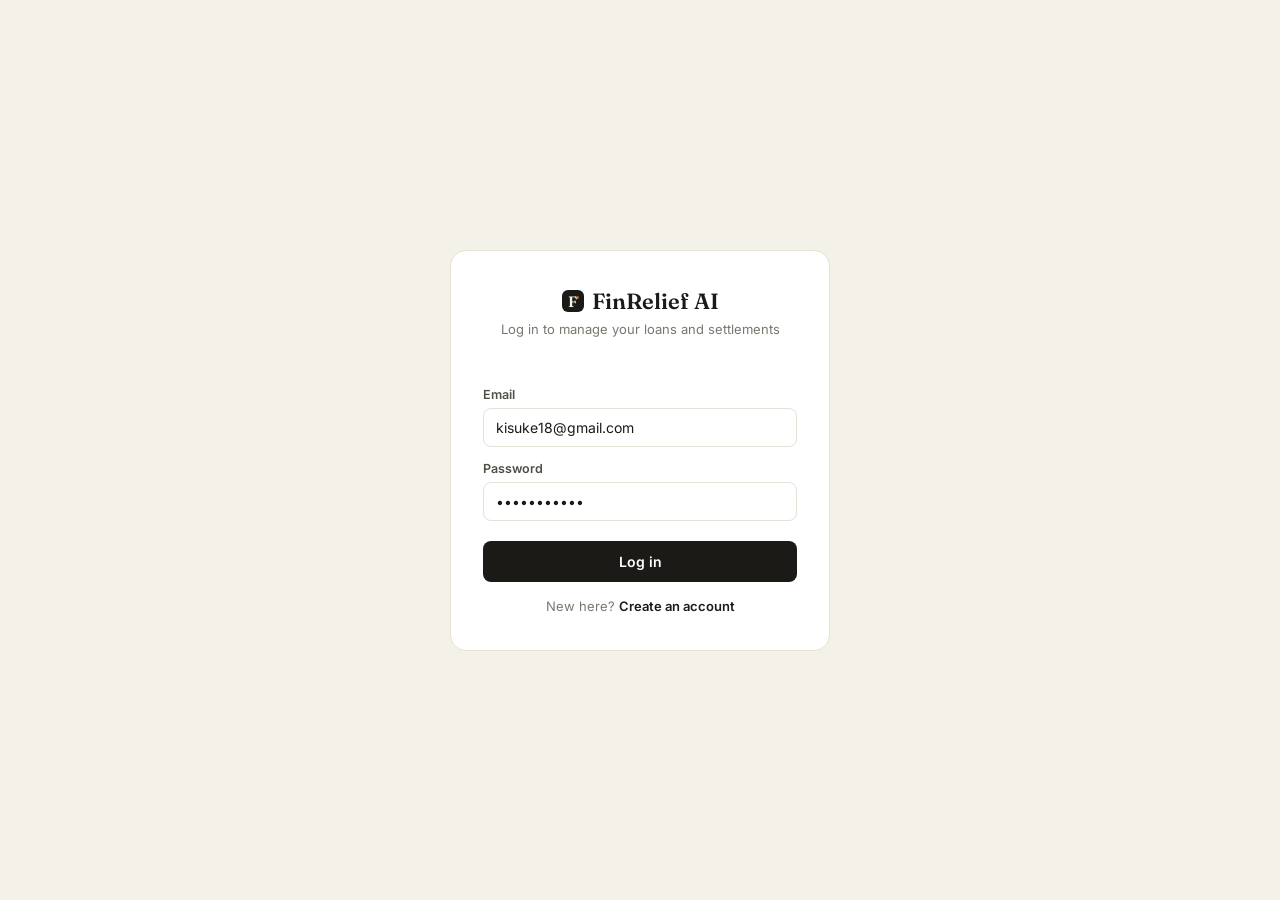
==== finrelief-ai-prototype.html @ 4599ff43 "Rename finrelief-ai-prototype (1).html to finrelief-ai-prototype.html" ====
<!DOCTYPE html>
<html lang="en">
<head>
<meta charset="UTF-8">
<meta name="viewport" content="width=device-width, initial-scale=1.0">
<title>FinRelief AI</title>
<link rel="preconnect" href="https://fonts.googleapis.com">
<link href="https://fonts.googleapis.com/css2?family=Fraunces:opsz,wght@9..144,400;9..144,500;9..144,600&family=Inter:wght@400;500;600;700&display=swap" rel="stylesheet">
<style>
  :root{
    --cream:#F4F1E8;
    --cream-line:#E7E2D4;
    --white:#FFFFFF;
    --ink:#1B1A17;
    --ink-soft:#514E46;
    --gray-500:#7A776E;
    --hairline:#E4E1D8;
    --amber:#B8622B;
    --amber-bg:#FBF0E6;
    --red:#B23A3A;
    --red-bg:#FBEBEB;
    --green:#3E6B4F;
    --green-bg:#EAF2EC;
    --radius:12px;
    --radius-sm:8px;
  }
  *{box-sizing:border-box;}
  html,body{margin:0;padding:0;}
  body{
    font-family:'Inter',sans-serif;
    color:var(--ink);
    background:var(--white);
    -webkit-font-smoothing:antialiased;
  }
  .serif{font-family:'Fraunces',serif;}
  h1,h2,h3{font-family:'Fraunces',serif;font-weight:500;margin:0;}
  button{font-family:'Inter',sans-serif;cursor:pointer;}
  input{font-family:'Inter',sans-serif;}

  /* App shell */
  #app{display:flex;min-height:100vh;}
  .sidebar{
    width:248px;
    flex-shrink:0;
    background:var(--cream);
    border-right:1px solid var(--cream-line);
    padding:28px 20px;
    display:flex;
    flex-direction:column;
    justify-content:space-between;
    position:sticky;
    top:0;
    height:100vh;
  }
  .brand{
    display:flex;align-items:center;gap:8px;
    font-family:'Fraunces',serif;font-size:20px;font-weight:600;
    padding:0 6px 8px 6px;
    margin-bottom:28px;
  }
  .mark{
    width:26px;height:26px;border-radius:7px;background:var(--ink);
    display:inline-flex;align-items:center;justify-content:center;
    flex-shrink:0;position:relative;
  }
  .mark::after{
    content:'F';
    font-family:'Fraunces',serif;
    font-weight:600;
    font-size:15px;
    color:var(--cream);
    line-height:1;
    transform:translate(-0.5px,0.5px);
  }
  .mark::before{
    content:'';
    position:absolute;
    top:6px;right:5px;
    width:3px;height:3px;
    border-radius:50%;
    background:var(--amber);
  }
  .brand .mark{width:22px;height:22px;border-radius:6px;}
  .brand .mark::after{font-size:13px;}
  .brand .mark::before{top:4.5px;right:4px;width:2.5px;height:2.5px;}
  nav.navlist{display:flex;flex-direction:column;gap:2px;}
  .navitem{
    display:flex;align-items:center;gap:10px;
    padding:10px 12px;border-radius:var(--radius-sm);
    color:var(--ink-soft);font-size:14.5px;font-weight:500;
    text-decoration:none;
    border:1px solid transparent;
    transition:background .12s ease, color .12s ease;
  }
  .navitem svg{width:17px;height:17px;flex-shrink:0;opacity:.75;}
  .navitem:hover{background:rgba(0,0,0,0.035);}
  .navitem.active{background:var(--white);color:var(--ink);border-color:var(--cream-line);}
  .navitem.active svg{opacity:1;}
  .sidebar-foot{border-top:1px solid var(--cream-line);padding-top:14px;}
  .userchip{display:flex;align-items:center;gap:10px;padding:6px;border-radius:var(--radius-sm);}
  .userchip:hover{background:rgba(0,0,0,0.035);cursor:pointer;}
  .avatar{width:30px;height:30px;border-radius:50%;background:var(--ink);color:#fff;display:flex;align-items:center;justify-content:center;font-size:12.5px;font-weight:600;flex-shrink:0;}
  .userchip .uname{font-size:13.5px;font-weight:600;}
  .userchip .uemail{font-size:11.5px;color:var(--gray-500);}

  main.content{flex:1;min-width:0;padding:36px 44px;}
  .page{display:none;}
  .page.active{display:block;animation:fade .18s ease;}
  @keyframes fade{from{opacity:0;transform:translateY(4px);}to{opacity:1;transform:translateY(0);}}

  .page-head{
    display:flex;align-items:baseline;justify-content:space-between;
    padding-bottom:18px;border-bottom:1px solid var(--hairline);margin-bottom:28px;
  }
  .page-head h1{font-size:32px;}
  .page-sub{color:var(--gray-500);font-size:13.5px;margin-top:6px;}
  .headbtn{
    background:transparent;border:1px solid var(--hairline);
    padding:9px 16px;border-radius:var(--radius-sm);font-size:13.5px;font-weight:500;
    color:var(--ink-soft);
  }
  .headbtn:hover{border-color:var(--ink);color:var(--ink);}

  /* cards */
  .card{
    background:var(--white);border:1px solid var(--hairline);
    border-radius:var(--radius);padding:20px;
  }
  .stat-grid{display:grid;grid-template-columns:repeat(4,1fr);gap:14px;margin-bottom:22px;}
  .stat-card{padding:18px 18px 16px;}
  .stat-label{font-size:12px;color:var(--gray-500);text-transform:uppercase;letter-spacing:.04em;font-weight:600;margin-bottom:10px;}
  .stat-value{font-family:'Fraunces',serif;font-size:26px;font-weight:500;}
  .stat-foot{font-size:12px;color:var(--gray-500);margin-top:6px;}
  .badge{
    display:inline-flex;align-items:center;gap:5px;
    font-size:11.5px;font-weight:600;padding:3px 9px;border-radius:99px;
  }
  .badge.healthy{background:var(--green-bg);color:var(--green);}
  .badge.tight{background:var(--amber-bg);color:var(--amber);}
  .badge.high{background:var(--red-bg);color:var(--red);}
  .badge.dot::before{content:'';width:6px;height:6px;border-radius:50%;background:currentColor;}

  .section-title{font-size:15px;font-weight:600;margin-bottom:12px;font-family:'Inter',sans-serif;}

  table{width:100%;border-collapse:collapse;font-size:13.5px;}
  th{
    text-align:left;font-size:11.5px;text-transform:uppercase;letter-spacing:.04em;
    color:var(--gray-500);font-weight:600;padding:0 14px 10px;border-bottom:1px solid var(--hairline);
  }
  td{padding:13px 14px;border-bottom:1px solid var(--hairline);}
  tr:last-child td{border-bottom:none;}
  tbody tr:hover{background:rgba(0,0,0,0.015);}
  .num{text-align:right;font-variant-numeric:tabular-nums;}

  .grid-2{display:grid;grid-template-columns:1.5fr 1fr;gap:20px;align-items:start;}

  /* buttons */
  .btn{
    padding:11px 20px;border-radius:var(--radius-sm);font-size:14px;font-weight:600;
    border:1px solid transparent;display:inline-flex;align-items:center;gap:8px;
  }
  .btn-primary{background:var(--ink);color:#fff;}
  .btn-primary:hover{background:#000;}
  .btn-secondary{background:transparent;border:1px solid var(--hairline);color:var(--ink-soft);}
  .btn-secondary:hover{border-color:var(--ink);color:var(--ink);}
  .btn:disabled{opacity:.45;cursor:not-allowed;}

  .actionbar{
    display:flex;justify-content:space-between;margin-top:24px;
    padding-top:18px;border-top:1px solid var(--hairline);
  }

  /* forms */
  .form-grid{display:grid;grid-template-columns:1fr 1fr;gap:16px;}
  .field{display:flex;flex-direction:column;gap:6px;}
  .field label{font-size:12.5px;font-weight:600;color:var(--ink-soft);}
  .field input, .field select{
    padding:10px 12px;border:1px solid var(--hairline);border-radius:var(--radius-sm);
    font-size:14px;color:var(--ink);background:var(--white);
  }
  .field input:focus, .field select:focus{outline:2px solid var(--ink);outline-offset:1px;}
  .prefix-input{position:relative;}
  .prefix-input span{position:absolute;left:12px;top:50%;transform:translateY(-50%);color:var(--gray-500);font-size:14px;}
  .prefix-input input{padding-left:26px;}

  /* settlement page */
  .breakdown-row{display:flex;justify-content:space-between;align-items:center;padding:14px 0;border-bottom:1px solid var(--hairline);}
  .breakdown-row:last-child{border-bottom:none;}
  .breakdown-label{font-size:13.5px;color:var(--ink-soft);}
  .breakdown-val{display:flex;align-items:center;gap:10px;}
  .breakdown-num{font-family:'Fraunces',serif;font-size:17px;}

  .rec-card{background:var(--ink);color:#fff;border-radius:var(--radius);padding:22px;}
  .rec-eyebrow{font-size:11px;text-transform:uppercase;letter-spacing:.05em;color:#B9B6AC;font-weight:600;margin-bottom:6px;}
  .rec-pct{font-family:'Fraunces',serif;font-size:44px;font-weight:500;line-height:1;}
  .rec-amt{font-size:14px;color:#D8D5CB;margin-top:4px;}
  .rec-source{display:inline-flex;align-items:center;gap:6px;margin-top:14px;font-size:11.5px;padding:4px 10px;border-radius:99px;background:rgba(255,255,255,0.12);}
  .rec-mini{display:flex;justify-content:space-between;font-size:13px;color:#CFCCC2;padding:8px 0;border-top:1px solid rgba(255,255,255,0.12);margin-top:14px;}
  .rec-mini + .rec-mini{border-top:none;padding-top:0;}

  .slider-block{margin-top:22px;}
  .slider-row{margin-bottom:16px;}
  .slider-row-head{display:flex;justify-content:space-between;font-size:13px;margin-bottom:6px;}
  .slider-row-head b{font-family:'Fraunces',serif;font-weight:500;font-size:14.5px;}
  input[type=range]{width:100%;accent-color:var(--ink);height:4px;}
  .proto-note{font-size:11.5px;color:var(--gray-500);margin-top:16px;font-style:italic;}

  /* letters */
  .letter-paper{
    background:var(--white);border:1px solid var(--hairline);border-radius:var(--radius);
    padding:40px 44px;font-size:14px;line-height:1.75;color:#2A2822;
    white-space:pre-wrap;font-family:'Inter',sans-serif;
  }
  .letter-toolbar{display:flex;gap:10px;margin-bottom:16px;}
  .history-item{display:flex;justify-content:space-between;align-items:center;padding:12px 4px;border-bottom:1px solid var(--hairline);font-size:13.5px;}
  .history-item:last-child{border-bottom:none;}
  .history-item .hl-lender{font-weight:600;}
  .history-item .hl-meta{color:var(--gray-500);font-size:12px;margin-top:2px;}

  /* login */
  .auth-wrap{
    min-height:100vh;display:flex;align-items:center;justify-content:center;background:var(--cream);
  }
  .auth-card{
    width:380px;background:var(--white);border:1px solid var(--cream-line);border-radius:16px;
    padding:36px 32px;
  }
  .auth-brand{display:flex;align-items:center;gap:8px;justify-content:center;margin-bottom:6px;font-family:'Fraunces',serif;font-size:22px;font-weight:600;}
  .auth-brand .mark{width:22px;height:22px;border-radius:6px;background:var(--ink);}
  .auth-sub{text-align:center;color:var(--gray-500);font-size:13px;margin-bottom:24px;}
  .auth-field{margin-bottom:14px;}
  .auth-toggle{text-align:center;font-size:13px;color:var(--gray-500);margin-top:16px;}
  .auth-toggle a{color:var(--ink);font-weight:600;text-decoration:none;cursor:pointer;}
  .auth-err{font-size:12.5px;color:var(--red);margin-bottom:10px;min-height:16px;}

  /* chart */
  .chart-wrap{margin-top:6px;}
  .chart-legend{display:flex;gap:16px;font-size:12px;color:var(--gray-500);margin-bottom:10px;}
  .chart-legend span{display:inline-flex;align-items:center;gap:5px;}
  .chart-legend i{width:8px;height:8px;border-radius:2px;display:inline-block;}

  .empty-state{padding:40px 20px;text-align:center;color:var(--gray-500);font-size:13.5px;}

  .loan-name-cell{display:flex;flex-direction:column;}
  .loan-name-cell b{font-size:14px;}
  .loan-name-cell span{font-size:11.5px;color:var(--gray-500);}

  .clickable-row{cursor:pointer;}
</style>
</head>
<body>

<!-- ============ AUTH SCREEN ============ -->
<div class="auth-wrap" id="authScreen">
  <div class="auth-card">
    <div class="auth-brand"><span class="mark"></span>FinRelief AI</div>
    <div class="auth-sub" id="authSub">Log in to manage your loans and settlements</div>
    <div class="auth-err" id="authErr"></div>
    <form id="authForm" data-form="auth">
      <div class="auth-field" id="nameFieldWrap" style="display:none;">
        <div class="field"><label>Full name</label><input type="text" id="authName" placeholder="Kisuke" value="Kisuke"></div>
      </div>
      <div class="auth-field">
        <div class="field"><label>Email</label><input type="email" id="authEmail" placeholder="you@example.com" value="kisuke18@gmail.com"></div>
      </div>
      <div class="auth-field">
        <div class="field"><label>Password</label><input type="password" id="authPassword" placeholder="••••••••" value="kisuke18@00"></div>
      </div>
      <button type="submit" class="btn btn-primary" style="width:100%;justify-content:center;margin-top:6px;">Log in</button>
    </form>
    <div class="auth-toggle" id="authToggle">New here? <a data-action="toggleAuthMode">Create an account</a></div>
  </div>
</div>

<!-- ============ APP SHELL ============ -->
<div id="app" style="display:none;">
  <aside class="sidebar">
    <div>
      <div class="brand"><span class="mark"></span>FinRelief AI</div>
      <nav class="navlist">
        <a class="navitem" data-page="dashboard" data-action="navigate" data-arg="dashboard">
          <svg viewBox="0 0 24 24" fill="none" stroke="currentColor" stroke-width="1.8"><path d="M3 10.5 12 3l9 7.5"/><path d="M5 9.5V21h14V9.5"/></svg>
          Dashboard
        </a>
        <a class="navitem" data-page="loans" data-action="navigate" data-arg="loans">
          <svg viewBox="0 0 24 24" fill="none" stroke="currentColor" stroke-width="1.8"><rect x="3" y="6" width="18" height="13" rx="2"/><path d="M3 10h18"/></svg>
          Loans
        </a>
        <a class="navitem" data-page="settlement" data-action="navigate" data-arg="settlement">
          <svg viewBox="0 0 24 24" fill="none" stroke="currentColor" stroke-width="1.8"><path d="M12 3v18M8 7h6a3 3 0 0 1 0 6H9a3 3 0 0 0 0 6h7"/></svg>
          Settlement
        </a>
        <a class="navitem" data-page="letters" data-action="navigate" data-arg="letters">
          <svg viewBox="0 0 24 24" fill="none" stroke="currentColor" stroke-width="1.8"><rect x="4" y="4" width="16" height="16" rx="2"/><path d="M8 9h8M8 13h5"/></svg>
          Letters
        </a>
      </nav>
    </div>
    <div class="sidebar-foot">
      <div class="userchip" data-action="logout">
        <div class="avatar" id="userAvatar">K</div>
        <div>
          <div class="uname" id="userName">Kisuke</div>
          <div class="uemail">Log out</div>
        </div>
      </div>
    </div>
  </aside>

  <main class="content">

    <!-- ============ DASHBOARD ============ -->
    <section class="page" id="page-dashboard">
      <div class="page-head">
        <div><h1>Dashboard</h1><div class="page-sub">Your financial stress snapshot, updated from your active loans</div></div>
      </div>

      <div class="stat-grid">
        <div class="card stat-card">
          <div class="stat-label">DTI ratio</div>
          <div class="stat-value">58%</div>
          <div class="stat-foot"><span class="badge tight dot">Tight</span></div>
        </div>
        <div class="card stat-card">
          <div class="stat-label">Monthly surplus</div>
          <div class="stat-value">₹4,200</div>
          <div class="stat-foot">After EMIs and expenses</div>
        </div>
        <div class="card stat-card">
          <div class="stat-label">Debt stress score</div>
          <div class="stat-value">71 / 100</div>
          <div class="stat-foot"><span class="badge high dot">High</span></div>
        </div>
        <div class="card stat-card">
          <div class="stat-label">Active loans</div>
          <div class="stat-value">3</div>
          <div class="stat-foot">Across 2 lenders, 1 NBFC</div>
        </div>
      </div>

      <div class="grid-2" style="margin-bottom:22px;">
        <div class="card">
          <div class="section-title">Stress score trend</div>
          <div class="chart-legend">
            <span><i style="background:var(--ink);"></i>Debt stress score</span>
            <span><i style="background:var(--amber);"></i>Recommended settlement %</span>
          </div>
          <div class="chart-wrap">
            <svg viewBox="0 0 560 190" width="100%" height="190" id="trendChart"></svg>
          </div>
        </div>
        <div class="card">
          <div class="section-title">What this means</div>
          <p style="font-size:13px;color:var(--ink-soft);line-height:1.6;margin:0 0 14px;">Your debt stress score has been rising over the last three months as overdue days increase on your HDFC personal loan. A One Time Settlement now could lower your total repayment before further penalty interest accrues.</p>
          <button class="btn btn-secondary" style="width:100%;justify-content:center;" data-action="reviewLoan1">Review settlement options</button>
        </div>
      </div>

      <div class="card">
        <div class="section-title">Recent settlement history</div>
        <table>
          <thead><tr><th>Date</th><th>Lender</th><th class="num">Settlement %</th><th>Source</th></tr></thead>
          <tbody id="historyTableBody"></tbody>
        </table>
      </div>
    </section>

    <!-- ============ LOANS ============ -->
    <section class="page" id="page-loans">
      <div class="page-head">
        <div><h1>Loans</h1><div class="page-sub">Every loan you've added, and how overdue each one is</div></div>
        <button class="headbtn" data-action="toggleAddLoanForm">+ Add loan</button>
      </div>

      <div class="card" id="addLoanCard" style="display:none;margin-bottom:20px;">
        <div class="section-title">Add a loan</div>
        <form data-form="addLoan">
          <div class="form-grid">
            <div class="field"><label>Lender name</label><input type="text" id="newLender" placeholder="e.g. HDFC Bank" required></div>
            <div class="field"><label>Loan type</label>
              <select id="newLoanType">
                <option>Personal loan</option><option>Credit card</option><option>Digital lending app</option><option>NBFC loan</option>
              </select>
            </div>
            <div class="field"><label>Outstanding amount</label><div class="prefix-input"><span>₹</span><input type="number" id="newAmount" placeholder="1,50,000" required></div></div>
            <div class="field"><label>Monthly EMI</label><div class="prefix-input"><span>₹</span><input type="number" id="newEmi" placeholder="6,500" required></div></div>
            <div class="field"><label>Overdue days</label><input type="number" id="newOverdue" placeholder="45" required></div>
            <div class="field"><label>Your monthly income</label><div class="prefix-input"><span>₹</span><input type="number" id="newIncome" placeholder="35,000" required></div></div>
          </div>
          <div class="actionbar" style="margin-top:18px;">
            <button type="button" class="btn btn-secondary" data-action="toggleAddLoanForm">Cancel</button>
            <button type="submit" class="btn btn-primary">Add loan</button>
          </div>
        </form>
      </div>

      <div class="card">
        <table>
          <thead><tr><th>Lender</th><th>Loan amount</th><th>EMI</th><th>Overdue days</th><th>Status</th><th></th></tr></thead>
          <tbody id="loansTableBody"></tbody>
        </table>
      </div>
    </section>

    <!-- ============ SETTLEMENT ============ -->
    <section class="page" id="page-settlement">
      <div class="page-head">
        <div><h1>Settlement</h1><div class="page-sub" id="settlementSub">Reviewing loan with HDFC Bank</div></div>
        <button class="headbtn" data-action="navigate" data-arg="loans">Change loan</button>
      </div>

      <div class="grid-2">
        <div class="card">
          <div class="section-title">Financial breakdown</div>
          <div class="breakdown-row">
            <div class="breakdown-label">DTI ratio</div>
            <div class="breakdown-val"><span class="breakdown-num" id="brk-dti">—</span><span class="badge" id="brk-dti-badge"></span></div>
          </div>
          <div class="breakdown-row">
            <div class="breakdown-label">Monthly surplus</div>
            <div class="breakdown-val"><span class="breakdown-num" id="brk-surplus">—</span><span class="badge" id="brk-surplus-badge"></span></div>
          </div>
          <div class="breakdown-row">
            <div class="breakdown-label">Debt stress score</div>
            <div class="breakdown-val"><span class="breakdown-num" id="brk-stress">—</span><span class="badge" id="brk-stress-badge"></span></div>
          </div>
          <div class="breakdown-row">
            <div class="breakdown-label">Overdue days</div>
            <div class="breakdown-val"><span class="breakdown-num" id="brk-overdue">—</span><span class="badge" id="brk-overdue-badge"></span></div>
          </div>

          <div class="slider-block">
            <div class="section-title" style="margin-top:6px;">Adjust and recalculate</div>
            <div class="slider-row">
              <div class="slider-row-head"><span>Monthly income</span><b id="lbl-income">₹0</b></div>
              <input type="range" id="sl-income" min="10000" max="150000" step="1000" data-recompute="1">
            </div>
            <div class="slider-row">
              <div class="slider-row-head"><span>Monthly EMI</span><b id="lbl-emi">₹0</b></div>
              <input type="range" id="sl-emi" min="1000" max="60000" step="500" data-recompute="1">
            </div>
            <div class="slider-row">
              <div class="slider-row-head"><span>Overdue days</span><b id="lbl-overdue">0</b></div>
              <input type="range" id="sl-overdue" min="0" max="270" step="5" data-recompute="1">
            </div>
            <div class="proto-note">Prototype math, not the real Financial Engine — actual formulas are computed on the backend.</div>
          </div>
        </div>

        <div>
          <div class="rec-card">
            <div class="rec-eyebrow">Recommended settlement</div>
            <div class="rec-pct" id="rec-pct">—%</div>
            <div class="rec-amt" id="rec-amt">of ₹0 outstanding</div>
            <span class="rec-source" id="rec-source">Generated by: AI</span>
            <div class="rec-mini"><span>Outstanding amount</span><span id="rec-outstanding">₹0</span></div>
            <div class="rec-mini"><span>Monthly EMI</span><span id="rec-emi">₹0</span></div>
            <div class="rec-mini"><span>Monthly income</span><span id="rec-income">₹0</span></div>
          </div>
        </div>
      </div>

      <div class="actionbar">
        <button class="btn btn-secondary" data-action="navigate" data-arg="loans">Back</button>
        <button class="btn btn-primary" data-action="generateLetterFromSettlement">Generate letter</button>
      </div>
    </section>

    <!-- ============ LETTERS ============ -->
    <section class="page" id="page-letters">
      <div class="page-head">
        <div><h1>Letters</h1><div class="page-sub">Negotiation letters generated for your One Time Settlement requests</div></div>
        <button class="headbtn" data-action="regenerateLetter">Regenerate</button>
      </div>

      <div class="grid-2">
        <div>
          <div class="letter-toolbar">
            <button class="btn btn-secondary" data-action="regenerateLetter">↻ Regenerate</button>
            <button class="btn btn-secondary" data-action="copyLetter" id="copyBtn">Copy</button>
          </div>
          <div class="letter-paper" id="letterBody"></div>
        </div>
        <div class="card">
          <div class="section-title">Letter history</div>
          <div id="letterHistoryList"></div>
        </div>
      </div>
    </section>

  </main>
</div>

<script>
/* ---------------- API config ---------------- */
// Point this at wherever you run the FastAPI backend (see backend/main.py).
const API_BASE = 'http://localhost:8000';

let currentUser = null;
let authToken = null;
let authMode = 'login';

let loans = [];
let letterHistoryData = [];
let activeLoanId = null;
let currentLetter = '';
let currentSettlement = null;

/* ---------------- Helpers ---------------- */
function inr(n){
  return '₹' + Math.round(n).toLocaleString('en-IN');
}
function pct(n){ return Math.round(n) + '%'; }

async function api(path, options = {}){
  const headers = Object.assign({ 'Content-Type': 'application/json' }, options.headers || {});
  if (authToken) headers['Authorization'] = 'Bearer ' + authToken;

  let res;
  try {
    res = await fetch(API_BASE + path, Object.assign({}, options, { headers }));
  } catch (err) {
    throw new Error('Could not reach the backend at ' + API_BASE + '. Is it running? (uvicorn main:app --port 8000)');
  }

  if (!res.ok) {
    let detail = res.statusText;
    try {
      const body = await res.json();
      if (body.detail) detail = typeof body.detail === 'string' ? body.detail : JSON.stringify(body.detail);
    } catch (e) { /* no JSON body */ }
    throw new Error(detail);
  }

  if (res.status === 204) return null;
  return res.json();
}

/* ---------------- Auth ---------------- */
function toggleAuthMode(){
  authMode = authMode === 'login' ? 'register' : 'login';
  document.getElementById('nameFieldWrap').style.display = authMode === 'register' ? 'block' : 'none';
  document.getElementById('authSub').textContent = authMode === 'register'
    ? 'Create an account to start tracking your loans'
    : 'Log in to manage your loans and settlements';
  document.querySelector('#authForm button[type=submit]').textContent = authMode === 'register' ? 'Create account' : 'Log in';
  document.getElementById('authToggle').innerHTML = authMode === 'register'
    ? 'Already have an account? <a data-action="toggleAuthMode">Log in</a>'
    : 'New here? <a data-action="toggleAuthMode">Create an account</a>';
  document.getElementById('authErr').textContent = '';
}

async function handleAuth(e){
  e.preventDefault();
  const email = document.getElementById('authEmail').value.trim();
  const password = document.getElementById('authPassword').value;
  const name = document.getElementById('authName').value.trim();
  const errEl = document.getElementById('authErr');
  const submitBtn = document.querySelector('#authForm button[type=submit]');
  errEl.textContent = '';

  if (!email || !password || (authMode === 'register' && !name)) {
    errEl.textContent = 'Please fill in all fields.';
    return false;
  }

  submitBtn.disabled = true;
  const originalLabel = submitBtn.textContent;
  submitBtn.textContent = authMode === 'register' ? 'Creating account…' : 'Logging in…';

  try {
    const path = authMode === 'register' ? '/auth/register' : '/auth/login';
    const body = authMode === 'register' ? { name, email, password } : { email, password };
    const data = await api(path, { method: 'POST', body: JSON.stringify(body) });

    authToken = data.access_token;
    currentUser = data.user;

    document.getElementById('userName').textContent = currentUser.name;
    document.getElementById('userAvatar').textContent = currentUser.name.split(' ').map(w=>w[0]).slice(0,2).join('').toUpperCase();

    document.getElementById('authScreen').style.display = 'none';
    document.getElementById('app').style.display = 'flex';
    await navigate('dashboard');
  } catch (err) {
    errEl.textContent = err.message;
  } finally {
    submitBtn.disabled = false;
    submitBtn.textContent = originalLabel;
  }
  return false;
}

function logout(){
  authToken = null;
  currentUser = null;
  loans = [];
  letterHistoryData = [];
  activeLoanId = null;
  currentLetter = '';
  document.getElementById('app').style.display = 'none';
  document.getElementById('authScreen').style.display = 'flex';
  document.getElementById('authErr').textContent = '';
}


/* ---------------- Navigation ---------------- */
async function navigate(pageId){
  document.querySelectorAll('.page').forEach(p=>p.classList.remove('active'));
  document.querySelectorAll('.navitem').forEach(n=>n.classList.remove('active'));
  document.getElementById('page-' + pageId).classList.add('active');
  document.querySelector('.navitem[data-page="' + pageId + '"]').classList.add('active');

  try {
    if(pageId === 'dashboard') await renderDashboard();
    if(pageId === 'loans') await renderLoansTable();
    if(pageId === 'settlement') await renderSettlement();
    if(pageId === 'letters') await renderLettersPage();
  } catch (err) {
    if (err.message && err.message.includes('Could not validate credentials')) {
      logout();
    } else {
      alert(err.message);
    }
  }
}

/* ---------------- Dashboard ---------------- */
async function renderDashboard(){
  await loadLoans();
  const letters = await api('/letters');
  letterHistoryData = letters;

  const tbody = document.getElementById('historyTableBody');
  if(letters.length === 0){
    tbody.innerHTML = '<tr><td colspan="4"><div class="empty-state">No settlements yet. Review a loan to get a recommendation.</div></td></tr>';
  } else {
    tbody.innerHTML = letters.slice(0, 6).map(l => `
      <tr>
        <td>${new Date(l.created_at).toLocaleDateString('en-IN', {day:'2-digit', month:'short', year:'numeric'})}</td>
        <td>${l.lender}</td>
        <td class="num">${Math.round(l.settlement_pct)}%</td>
        <td><span class="badge tight">Fallback</span></td>
      </tr>
    `).join('');
  }

  // Live summary stats from real loan data
  if (loans.length > 0) {
    const l = loans[0];
    const m = computeMetrics(l.income, l.emi, l.overdue_days, l.amount);
    document.querySelectorAll('.stat-grid .stat-value')[0].textContent = pct(m.dti);
    document.querySelectorAll('.stat-grid .stat-value')[1].textContent = inr(m.surplus);
    document.querySelectorAll('.stat-grid .stat-value')[2].textContent = Math.round(m.stress) + ' / 100';
    document.querySelectorAll('.stat-grid .stat-value')[3].textContent = loans.length;
  }

  drawTrendChart();
}

function drawTrendChart(){
  // NOTE: illustrative only — the backend does not yet store historical
  // stress-score/settlement snapshots over time, so this stays mock data.
  const svg = document.getElementById('trendChart');
  const stress = [52, 58, 61, 65, 68, 71];
  const settle = [30, 33, 35, 38, 40, 42];
  const months = ['Jan','Feb','Mar','Apr','May','Jun'];
  const w = 560, h = 190, padL = 30, padB = 24, padT = 10, padR = 10;
  const plotW = w - padL - padR, plotH = h - padT - padB;
  const maxV = 100;

  function pathFor(arr){
    return arr.map((v,i)=>{
      const x = padL + (i/(arr.length-1)) * plotW;
      const y = padT + plotH - (v/maxV) * plotH;
      return (i===0?'M':'L') + x.toFixed(1) + ',' + y.toFixed(1);
    }).join(' ');
  }

  let gridLines = '';
  for(let i=0;i<=4;i++){
    const y = padT + (i/4)*plotH;
    gridLines += `<line x1="${padL}" y1="${y}" x2="${w-padR}" y2="${y}" stroke="#EDEAE1" stroke-width="1"/>`;
  }

  let xLabels = months.map((m,i)=>{
    const x = padL + (i/(months.length-1)) * plotW;
    return `<text x="${x}" y="${h-6}" font-size="10" fill="#7A776E" text-anchor="middle" font-family="Inter">${m}</text>`;
  }).join('');

  svg.innerHTML = gridLines + xLabels +
    `<path d="${pathFor(stress)}" fill="none" stroke="#1B1A17" stroke-width="2"/>` +
    `<path d="${pathFor(settle)}" fill="none" stroke="#B8622B" stroke-width="2" stroke-dasharray="4 3"/>` +
    stress.map((v,i)=>{const x=padL+(i/(stress.length-1))*plotW;const y=padT+plotH-(v/maxV)*plotH;return `<circle cx="${x}" cy="${y}" r="3" fill="#1B1A17"/>`}).join('') +
    settle.map((v,i)=>{const x=padL+(i/(settle.length-1))*plotW;const y=padT+plotH-(v/maxV)*plotH;return `<circle cx="${x}" cy="${y}" r="3" fill="#B8622B"/>`}).join('');
}

/* ---------------- Loans ---------------- */
function toggleAddLoanForm(){
  const el = document.getElementById('addLoanCard');
  el.style.display = el.style.display === 'none' ? 'block' : 'none';
}

async function loadLoans(){
  loans = await api('/loans');
}

async function addLoan(e){
  e.preventDefault();
  const lender = document.getElementById('newLender').value.trim();
  const loan_type = document.getElementById('newLoanType').value;
  const amount = parseFloat(document.getElementById('newAmount').value);
  const emi = parseFloat(document.getElementById('newEmi').value);
  const overdue_days = parseInt(document.getElementById('newOverdue').value);
  const income = parseFloat(document.getElementById('newIncome').value);

  const submitBtn = e.target.querySelector('button[type=submit]');
  submitBtn.disabled = true;
  try {
    await api('/loans', {
      method: 'POST',
      body: JSON.stringify({ lender, loan_type, amount, emi, overdue_days, income })
    });
    document.getElementById('addLoanCard').style.display = 'none';
    e.target.reset();
    await renderLoansTable();
  } catch (err) {
    alert(err.message);
  } finally {
    submitBtn.disabled = false;
  }
  return false;
}

function overdueStatus(days){
  if(days === 0) return {label:'Current', cls:'healthy'};
  if(days <= 30) return {label:'Tight', cls:'tight'};
  return {label:'Overdue', cls:'high'};
}

async function renderLoansTable(){
  await loadLoans();
  const tbody = document.getElementById('loansTableBody');
  if(loans.length === 0){
    tbody.innerHTML = '<tr><td colspan="6"><div class="empty-state">No loans added yet. Click "Add loan" to get started.</div></td></tr>';
    return;
  }
  tbody.innerHTML = loans.map(l => {
    const st = overdueStatus(l.overdue_days);
    return `
      <tr class="clickable-row" data-action="selectLoan" data-arg="${l.id}">
        <td>
          <div class="loan-name-cell"><b>${l.lender}</b><span>${l.loan_type}</span></div>
        </td>
        <td>${inr(l.amount)}</td>
        <td>${inr(l.emi)}</td>
        <td>${l.overdue_days} days</td>
        <td><span class="badge ${st.cls} dot">${st.label}</span></td>
        <td style="text-align:right;"><span style="font-size:12px;color:var(--gray-500);">Review →</span></td>
      </tr>
    `;
  }).join('');
}

function selectLoan(id){
  activeLoanId = id;
  navigate('settlement');
}

/* ---------------- Settlement ---------------- */
// Mirrors the scoring formula in backend/main.py so the sliders can preview
// live "what-if" changes before you commit to a loan's real settlement.
function computeMetrics(income, emi, overdue, amount){
  const dti = Math.min(100, (emi / Math.max(income,1)) * 100);
  const surplus = income - emi - (income * 0.4); // 40% assumed living expenses, illustrative only
  let stress = (dti * 0.5) + (Math.min(overdue,180)/180 * 40) + (surplus < 0 ? 10 : 0);
  stress = Math.max(0, Math.min(100, stress));
  let settlePct = 25 + (stress * 0.35);
  settlePct = Math.max(20, Math.min(70, settlePct));
  return { dti, surplus, stress, settlePct };
}

function statusFor(kind, val){
  if(kind === 'dti'){
    if(val < 35) return {label:'Healthy', cls:'healthy'};
    if(val < 55) return {label:'Tight', cls:'tight'};
    return {label:'High', cls:'high'};
  }
  if(kind === 'surplus'){
    if(val > 5000) return {label:'Healthy', cls:'healthy'};
    if(val >= 0) return {label:'Tight', cls:'tight'};
    return {label:'High risk', cls:'high'};
  }
  if(kind === 'stress'){
    if(val < 40) return {label:'Healthy', cls:'healthy'};
    if(val < 65) return {label:'Tight', cls:'tight'};
    return {label:'High', cls:'high'};
  }
  if(kind === 'overdue'){
    if(val === 0) return {label:'Current', cls:'healthy'};
    if(val <= 30) return {label:'Tight', cls:'tight'};
    return {label:'High', cls:'high'};
  }
}

async function renderSettlement(){
  if (loans.length === 0) await loadLoans();
  if (!activeLoanId && loans.length > 0) activeLoanId = loans[0].id;
  const loan = loans.find(l => l.id === activeLoanId) || loans[0];
  if (!loan) {
    document.getElementById('settlementSub').textContent = 'No loans yet — add one first';
    return;
  }
  document.getElementById('settlementSub').textContent = 'Reviewing loan with ' + loan.lender;

  document.getElementById('sl-income').value = loan.income;
  document.getElementById('sl-emi').value = loan.emi;
  document.getElementById('sl-overdue').value = loan.overdue_days;

  window._settlementLoan = loan;

  // Pull the authoritative recommendation from the backend's Financial Engine.
  try {
    currentSettlement = await api('/settlement/' + loan.id);
    document.getElementById('rec-source').textContent = 'Generated by: ' + currentSettlement.source;
  } catch (err) {
    currentSettlement = null;
  }

  recompute();
}

function recompute(){
  const loan = window._settlementLoan;
  if (!loan) return;
  const income = parseFloat(document.getElementById('sl-income').value);
  const emi = parseFloat(document.getElementById('sl-emi').value);
  const overdue = parseInt(document.getElementById('sl-overdue').value);

  document.getElementById('lbl-income').textContent = inr(income);
  document.getElementById('lbl-emi').textContent = inr(emi);
  document.getElementById('lbl-overdue').textContent = overdue + ' days';

  const m = computeMetrics(income, emi, overdue, loan.amount);

  document.getElementById('brk-dti').textContent = pct(m.dti);
  const dtiSt = statusFor('dti', m.dti);
  document.getElementById('brk-dti-badge').className = 'badge ' + dtiSt.cls;
  document.getElementById('brk-dti-badge').textContent = dtiSt.label;

  document.getElementById('brk-surplus').textContent = inr(m.surplus);
  const surSt = statusFor('surplus', m.surplus);
  document.getElementById('brk-surplus-badge').className = 'badge ' + surSt.cls;
  document.getElementById('brk-surplus-badge').textContent = surSt.label;

  document.getElementById('brk-stress').textContent = Math.round(m.stress) + ' / 100';
  const strSt = statusFor('stress', m.stress);
  document.getElementById('brk-stress-badge').className = 'badge ' + strSt.cls;
  document.getElementById('brk-stress-badge').textContent = strSt.label;

  document.getElementById('brk-overdue').textContent = overdue + ' days';
  const ovSt = statusFor('overdue', overdue);
  document.getElementById('brk-overdue-badge').className = 'badge ' + ovSt.cls;
  document.getElementById('brk-overdue-badge').textContent = ovSt.label;

  document.getElementById('rec-pct').textContent = Math.round(m.settlePct) + '%';
  document.getElementById('rec-amt').textContent = 'of ' + inr(loan.amount) + ' outstanding (≈ ' + inr(loan.amount * m.settlePct/100) + ')';
  document.getElementById('rec-outstanding').textContent = inr(loan.amount);
  document.getElementById('rec-emi').textContent = inr(emi);
  document.getElementById('rec-income').textContent = inr(income);

  window._currentMetrics = m;
}

/* ---------------- Letters ---------------- */
async function generateLetterFromSettlement(){
  const loan = window._settlementLoan;
  if (!loan) return;
  const m = window._currentMetrics || computeMetrics(loan.income, loan.emi, loan.overdue_days, loan.amount);
  try {
    const letter = await api('/letters', {
      method: 'POST',
      body: JSON.stringify({ loan_id: loan.id, settlement_pct: m.settlePct })
    });
    currentLetter = letter.body;
    navigate('letters');
  } catch (err) {
    alert(err.message);
  }
}

async function regenerateLetter(){
  const loan = window._settlementLoan || loans[0];
  if (!loan) return;
  const m = window._currentMetrics || computeMetrics(loan.income, loan.emi, loan.overdue_days, loan.amount);
  // Simulate slight variation on regenerate
  const jitter = Math.max(20, Math.min(70, m.settlePct + (Math.random()*4 - 2)));
  try {
    const letter = await api('/letters', {
      method: 'POST',
      body: JSON.stringify({ loan_id: loan.id, settlement_pct: jitter })
    });
    currentLetter = letter.body;
    await renderLettersPage();
  } catch (err) {
    alert(err.message);
  }
}

function copyLetter(){
  navigator.clipboard.writeText(currentLetter).catch(()=>{});
  const btn = document.getElementById('copyBtn');
  const original = btn.textContent;
  btn.textContent = 'Copied';
  setTimeout(()=>{ btn.textContent = original; }, 1400);
}

async function renderLettersPage(){
  const letters = await api('/letters');
  letterHistoryData = letters;

  if(!currentLetter && letters.length > 0){
    currentLetter = letters[0].body;
  }
  document.getElementById('letterBody').textContent = currentLetter || 'No letter generated yet — review a loan\'s settlement and click "Generate letter."';

  const list = document.getElementById('letterHistoryList');
  if(letters.length === 0){
    list.innerHTML = '<div class="empty-state">No letters generated yet.</div>';
  } else {
    list.innerHTML = letters.map(l => `
      <div class="history-item">
        <div>
          <div class="hl-lender">${l.lender}</div>
          <div class="hl-meta">${new Date(l.created_at).toLocaleDateString('en-IN', {day:'2-digit', month:'short', year:'numeric'})} · ${Math.round(l.settlement_pct)}% settlement</div>
        </div>
        <span class="badge healthy">Saved</span>
      </div>
    `).join('');
  }
}

/* ---------------- Event wiring (no inline handlers) ---------------- */
document.addEventListener('DOMContentLoaded', () => {
  // Forms
  const authFormEl = document.querySelector('[data-form="auth"]');
  if (authFormEl) authFormEl.addEventListener('submit', handleAuth);

  const addLoanFormEl = document.querySelector('[data-form="addLoan"]');
  if (addLoanFormEl) addLoanFormEl.addEventListener('submit', addLoan);

  // Sliders
  document.querySelectorAll('[data-recompute]').forEach(el => {
    el.addEventListener('input', recompute);
  });

  // Delegated clicks for everything tagged data-action (covers dynamically rendered content too)
  document.addEventListener('click', (e) => {
    const el = e.target.closest('[data-action]');
    if (!el) return;
    const action = el.dataset.action;
    const arg = el.dataset.arg;

    switch (action) {
      case 'navigate': navigate(arg); break;
      case 'logout': logout(); break;
      case 'toggleAuthMode': toggleAuthMode(); break;
      case 'toggleAddLoanForm': toggleAddLoanForm(); break;
      case 'generateLetterFromSettlement': generateLetterFromSettlement(); break;
      case 'regenerateLetter': regenerateLetter(); break;
      case 'copyLetter': copyLetter(); break;
      case 'selectLoan': selectLoan(parseInt(arg)); break;
      case 'reviewLoan1': navigate('settlement'); selectLoan(loans[0] ? loans[0].id : null); break;
    }
  });
});
</script>
</body>
</html>
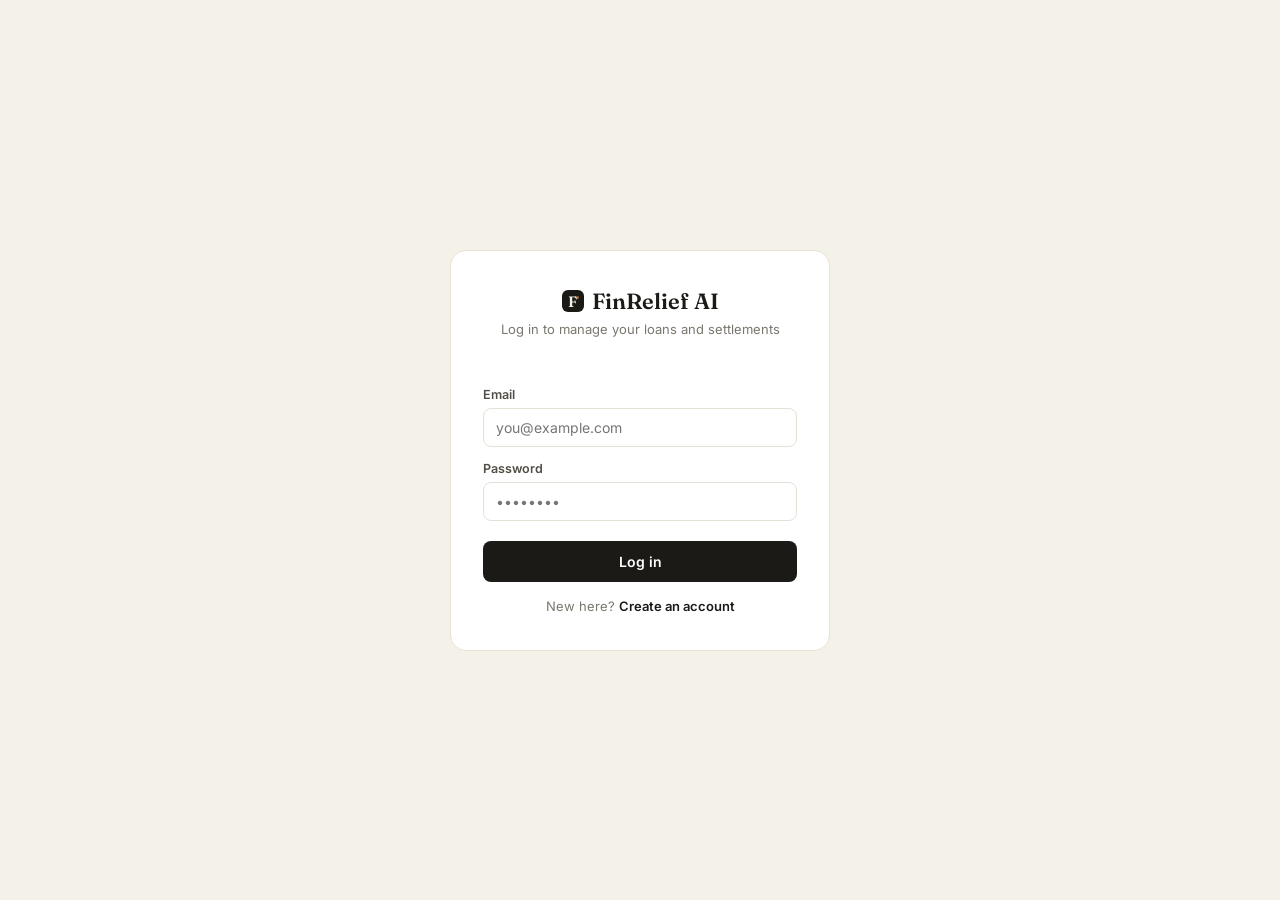
==== commit e6213510: "feat: full-stack FinRelief AI v2 - FastAPI backend + split frontend + README" ====
--- a/finrelief-ai-prototype.html
+++ b/finrelief-ai-prototype.html
@@ -3,7 +3,8 @@
 <head>
 <meta charset="UTF-8">
 <meta name="viewport" content="width=device-width, initial-scale=1.0">
-<title>FinRelief AI</title>
+<title>FinRelief AI — Debt Settlement Assistant</title>
+<meta name="description" content="FinRelief AI helps you assess your debt stress, compute One Time Settlement recommendations, and generate professional negotiation letters.">
 <link rel="preconnect" href="https://fonts.googleapis.com">
 <link href="https://fonts.googleapis.com/css2?family=Fraunces:opsz,wght@9..144,400;9..144,500;9..144,600&family=Inter:wght@400;500;600;700&display=swap" rel="stylesheet">
 <style>
@@ -21,6 +22,8 @@
     --red-bg:#FBEBEB;
     --green:#3E6B4F;
     --green-bg:#EAF2EC;
+    --blue:#2B5CB8;
+    --blue-bg:#EBF0FB;
     --radius:12px;
     --radius-sm:8px;
   }
@@ -35,28 +38,20 @@
   .serif{font-family:'Fraunces',serif;}
   h1,h2,h3{font-family:'Fraunces',serif;font-weight:500;margin:0;}
   button{font-family:'Inter',sans-serif;cursor:pointer;}
-  input{font-family:'Inter',sans-serif;}
-
-  /* App shell */
+  input,select{font-family:'Inter',sans-serif;}
+
+  /* ---- App shell ---- */
   #app{display:flex;min-height:100vh;}
   .sidebar{
-    width:248px;
-    flex-shrink:0;
-    background:var(--cream);
-    border-right:1px solid var(--cream-line);
-    padding:28px 20px;
-    display:flex;
-    flex-direction:column;
-    justify-content:space-between;
-    position:sticky;
-    top:0;
-    height:100vh;
+    width:248px;flex-shrink:0;
+    background:var(--cream);border-right:1px solid var(--cream-line);
+    padding:28px 20px;display:flex;flex-direction:column;justify-content:space-between;
+    position:sticky;top:0;height:100vh;
   }
   .brand{
     display:flex;align-items:center;gap:8px;
     font-family:'Fraunces',serif;font-size:20px;font-weight:600;
-    padding:0 6px 8px 6px;
-    margin-bottom:28px;
+    padding:0 6px 8px 6px;margin-bottom:28px;
   }
   .mark{
     width:26px;height:26px;border-radius:7px;background:var(--ink);
@@ -64,21 +59,12 @@
     flex-shrink:0;position:relative;
   }
   .mark::after{
-    content:'F';
-    font-family:'Fraunces',serif;
-    font-weight:600;
-    font-size:15px;
-    color:var(--cream);
-    line-height:1;
-    transform:translate(-0.5px,0.5px);
+    content:'F';font-family:'Fraunces',serif;font-weight:600;font-size:15px;
+    color:var(--cream);line-height:1;transform:translate(-0.5px,0.5px);
   }
   .mark::before{
-    content:'';
-    position:absolute;
-    top:6px;right:5px;
-    width:3px;height:3px;
-    border-radius:50%;
-    background:var(--amber);
+    content:'';position:absolute;top:6px;right:5px;
+    width:3px;height:3px;border-radius:50%;background:var(--amber);
   }
   .brand .mark{width:22px;height:22px;border-radius:6px;}
   .brand .mark::after{font-size:13px;}
@@ -88,9 +74,8 @@
     display:flex;align-items:center;gap:10px;
     padding:10px 12px;border-radius:var(--radius-sm);
     color:var(--ink-soft);font-size:14.5px;font-weight:500;
-    text-decoration:none;
-    border:1px solid transparent;
-    transition:background .12s ease, color .12s ease;
+    text-decoration:none;border:1px solid transparent;
+    transition:background .12s ease,color .12s ease;cursor:pointer;
   }
   .navitem svg{width:17px;height:17px;flex-shrink:0;opacity:.75;}
   .navitem:hover{background:rgba(0,0,0,0.035);}
@@ -121,11 +106,8 @@
   }
   .headbtn:hover{border-color:var(--ink);color:var(--ink);}
 
-  /* cards */
-  .card{
-    background:var(--white);border:1px solid var(--hairline);
-    border-radius:var(--radius);padding:20px;
-  }
+  /* ---- Cards ---- */
+  .card{background:var(--white);border:1px solid var(--hairline);border-radius:var(--radius);padding:20px;}
   .stat-grid{display:grid;grid-template-columns:repeat(4,1fr);gap:14px;margin-bottom:22px;}
   .stat-card{padding:18px 18px 16px;}
   .stat-label{font-size:12px;color:var(--gray-500);text-transform:uppercase;letter-spacing:.04em;font-weight:600;margin-bottom:10px;}
@@ -138,15 +120,13 @@
   .badge.healthy{background:var(--green-bg);color:var(--green);}
   .badge.tight{background:var(--amber-bg);color:var(--amber);}
   .badge.high{background:var(--red-bg);color:var(--red);}
+  .badge.ai{background:var(--blue-bg);color:var(--blue);}
   .badge.dot::before{content:'';width:6px;height:6px;border-radius:50%;background:currentColor;}
 
   .section-title{font-size:15px;font-weight:600;margin-bottom:12px;font-family:'Inter',sans-serif;}
 
   table{width:100%;border-collapse:collapse;font-size:13.5px;}
-  th{
-    text-align:left;font-size:11.5px;text-transform:uppercase;letter-spacing:.04em;
-    color:var(--gray-500);font-weight:600;padding:0 14px 10px;border-bottom:1px solid var(--hairline);
-  }
+  th{text-align:left;font-size:11.5px;text-transform:uppercase;letter-spacing:.04em;color:var(--gray-500);font-weight:600;padding:0 14px 10px;border-bottom:1px solid var(--hairline);}
   td{padding:13px 14px;border-bottom:1px solid var(--hairline);}
   tr:last-child td{border-bottom:none;}
   tbody tr:hover{background:rgba(0,0,0,0.015);}
@@ -154,36 +134,35 @@
 
   .grid-2{display:grid;grid-template-columns:1.5fr 1fr;gap:20px;align-items:start;}
 
-  /* buttons */
+  /* ---- Buttons ---- */
   .btn{
     padding:11px 20px;border-radius:var(--radius-sm);font-size:14px;font-weight:600;
-    border:1px solid transparent;display:inline-flex;align-items:center;gap:8px;
+    border:1px solid transparent;display:inline-flex;align-items:center;gap:8px;transition:opacity .1s ease;
   }
   .btn-primary{background:var(--ink);color:#fff;}
   .btn-primary:hover{background:#000;}
   .btn-secondary{background:transparent;border:1px solid var(--hairline);color:var(--ink-soft);}
   .btn-secondary:hover{border-color:var(--ink);color:var(--ink);}
+  .btn-danger{background:transparent;border:1px solid var(--hairline);color:var(--red);}
+  .btn-danger:hover{background:var(--red-bg);border-color:var(--red);}
   .btn:disabled{opacity:.45;cursor:not-allowed;}
-
-  .actionbar{
-    display:flex;justify-content:space-between;margin-top:24px;
-    padding-top:18px;border-top:1px solid var(--hairline);
-  }
-
-  /* forms */
+  .btn-icon{padding:7px 10px;border-radius:var(--radius-sm);border:1px solid var(--hairline);background:transparent;color:var(--gray-500);display:inline-flex;align-items:center;gap:4px;font-size:13px;font-weight:500;}
+  .btn-icon:hover{border-color:var(--red);color:var(--red);}
+  .btn-icon.edit:hover{border-color:var(--ink);color:var(--ink);}
+
+  .actionbar{display:flex;justify-content:space-between;margin-top:24px;padding-top:18px;border-top:1px solid var(--hairline);}
+
+  /* ---- Forms ---- */
   .form-grid{display:grid;grid-template-columns:1fr 1fr;gap:16px;}
   .field{display:flex;flex-direction:column;gap:6px;}
   .field label{font-size:12.5px;font-weight:600;color:var(--ink-soft);}
-  .field input, .field select{
-    padding:10px 12px;border:1px solid var(--hairline);border-radius:var(--radius-sm);
-    font-size:14px;color:var(--ink);background:var(--white);
-  }
-  .field input:focus, .field select:focus{outline:2px solid var(--ink);outline-offset:1px;}
+  .field input,.field select{padding:10px 12px;border:1px solid var(--hairline);border-radius:var(--radius-sm);font-size:14px;color:var(--ink);background:var(--white);}
+  .field input:focus,.field select:focus{outline:2px solid var(--ink);outline-offset:1px;}
   .prefix-input{position:relative;}
   .prefix-input span{position:absolute;left:12px;top:50%;transform:translateY(-50%);color:var(--gray-500);font-size:14px;}
   .prefix-input input{padding-left:26px;}
 
-  /* settlement page */
+  /* ---- Settlement page ---- */
   .breakdown-row{display:flex;justify-content:space-between;align-items:center;padding:14px 0;border-bottom:1px solid var(--hairline);}
   .breakdown-row:last-child{border-bottom:none;}
   .breakdown-label{font-size:13.5px;color:var(--ink-soft);}
@@ -195,6 +174,7 @@
   .rec-pct{font-family:'Fraunces',serif;font-size:44px;font-weight:500;line-height:1;}
   .rec-amt{font-size:14px;color:#D8D5CB;margin-top:4px;}
   .rec-source{display:inline-flex;align-items:center;gap:6px;margin-top:14px;font-size:11.5px;padding:4px 10px;border-radius:99px;background:rgba(255,255,255,0.12);}
+  .rec-source.ai-source{background:rgba(100,160,255,0.2);color:#a8c8ff;}
   .rec-mini{display:flex;justify-content:space-between;font-size:13px;color:#CFCCC2;padding:8px 0;border-top:1px solid rgba(255,255,255,0.12);margin-top:14px;}
   .rec-mini + .rec-mini{border-top:none;padding-top:0;}
 
@@ -203,28 +183,29 @@
   .slider-row-head{display:flex;justify-content:space-between;font-size:13px;margin-bottom:6px;}
   .slider-row-head b{font-family:'Fraunces',serif;font-weight:500;font-size:14.5px;}
   input[type=range]{width:100%;accent-color:var(--ink);height:4px;}
-  .proto-note{font-size:11.5px;color:var(--gray-500);margin-top:16px;font-style:italic;}
-
-  /* letters */
+  .slider-note{font-size:11.5px;color:var(--gray-500);margin-top:16px;font-style:italic;}
+
+  /* ---- Letters ---- */
   .letter-paper{
     background:var(--white);border:1px solid var(--hairline);border-radius:var(--radius);
     padding:40px 44px;font-size:14px;line-height:1.75;color:#2A2822;
     white-space:pre-wrap;font-family:'Inter',sans-serif;
   }
   .letter-toolbar{display:flex;gap:10px;margin-bottom:16px;}
-  .history-item{display:flex;justify-content:space-between;align-items:center;padding:12px 4px;border-bottom:1px solid var(--hairline);font-size:13.5px;}
+  .history-item{
+    display:flex;justify-content:space-between;align-items:center;
+    padding:12px 8px;border-bottom:1px solid var(--hairline);font-size:13.5px;
+    cursor:pointer;border-radius:var(--radius-sm);transition:background .1s;
+  }
   .history-item:last-child{border-bottom:none;}
+  .history-item:hover{background:rgba(0,0,0,0.02);}
+  .history-item.active-letter{background:var(--cream);border-left:3px solid var(--amber);padding-left:12px;}
   .history-item .hl-lender{font-weight:600;}
   .history-item .hl-meta{color:var(--gray-500);font-size:12px;margin-top:2px;}
 
-  /* login */
-  .auth-wrap{
-    min-height:100vh;display:flex;align-items:center;justify-content:center;background:var(--cream);
-  }
-  .auth-card{
-    width:380px;background:var(--white);border:1px solid var(--cream-line);border-radius:16px;
-    padding:36px 32px;
-  }
+  /* ---- Auth ---- */
+  .auth-wrap{min-height:100vh;display:flex;align-items:center;justify-content:center;background:var(--cream);}
+  .auth-card{width:380px;background:var(--white);border:1px solid var(--cream-line);border-radius:16px;padding:36px 32px;}
   .auth-brand{display:flex;align-items:center;gap:8px;justify-content:center;margin-bottom:6px;font-family:'Fraunces',serif;font-size:22px;font-weight:600;}
   .auth-brand .mark{width:22px;height:22px;border-radius:6px;background:var(--ink);}
   .auth-sub{text-align:center;color:var(--gray-500);font-size:13px;margin-bottom:24px;}
@@ -233,7 +214,7 @@
   .auth-toggle a{color:var(--ink);font-weight:600;text-decoration:none;cursor:pointer;}
   .auth-err{font-size:12.5px;color:var(--red);margin-bottom:10px;min-height:16px;}
 
-  /* chart */
+  /* ---- Chart ---- */
   .chart-wrap{margin-top:6px;}
   .chart-legend{display:flex;gap:16px;font-size:12px;color:var(--gray-500);margin-bottom:10px;}
   .chart-legend span{display:inline-flex;align-items:center;gap:5px;}
@@ -246,9 +227,50 @@
   .loan-name-cell span{font-size:11.5px;color:var(--gray-500);}
 
   .clickable-row{cursor:pointer;}
+  .action-cell{display:flex;gap:6px;justify-content:flex-end;}
+
+  /* ---- Inline edit form ---- */
+  .edit-row td{padding:0 !important;border-bottom:1px solid var(--hairline);}
+  .edit-form{padding:16px 14px;background:var(--cream);display:grid;grid-template-columns:repeat(6,1fr);gap:10px;align-items:end;}
+  .edit-form .field label{font-size:11px;}
+  .edit-form .field input,.edit-form .field select{padding:7px 10px;font-size:13px;}
+  .edit-form-actions{display:flex;gap:8px;align-items:center;padding-top:2px;}
+
+  /* ---- Toast notifications ---- */
+  #toastContainer{
+    position:fixed;bottom:24px;right:24px;z-index:9999;
+    display:flex;flex-direction:column;gap:10px;pointer-events:none;
+  }
+  .toast{
+    background:var(--ink);color:#fff;padding:13px 18px;border-radius:10px;
+    font-size:13.5px;font-weight:500;pointer-events:all;
+    display:flex;align-items:center;gap:10px;
+    animation:toastIn .22s ease;max-width:320px;line-height:1.4;
+    box-shadow:0 4px 20px rgba(0,0,0,0.25);
+  }
+  .toast.success{background:var(--green);}
+  .toast.error{background:var(--red);}
+  .toast.warning{background:var(--amber);}
+  @keyframes toastIn{from{opacity:0;transform:translateY(8px);}to{opacity:1;transform:translateY(0);}}
+  @keyframes toastOut{from{opacity:1;transform:translateY(0);}to{opacity:0;transform:translateY(8px);}}
+  .toast.hiding{animation:toastOut .2s ease forwards;}
+
+  /* ---- Loading spinner ---- */
+  .spinner{display:inline-block;width:14px;height:14px;border:2px solid rgba(255,255,255,0.4);border-top-color:#fff;border-radius:50%;animation:spin .7s linear infinite;}
+  .spinner.dark{border-color:rgba(0,0,0,0.15);border-top-color:var(--ink);}
+  @keyframes spin{to{transform:rotate(360deg);}}
+
+  /* ---- Insight card ---- */
+  .insight-card{background:var(--ink);color:#fff;border-radius:var(--radius);padding:18px 20px;}
+  .insight-eyebrow{font-size:11px;text-transform:uppercase;letter-spacing:.05em;color:#B9B6AC;font-weight:600;margin-bottom:8px;}
+  .insight-text{font-size:13px;line-height:1.65;color:#D8D5CB;}
+  .insight-action{margin-top:14px;}
 </style>
 </head>
 <body>
+
+<!-- ============ TOAST CONTAINER ============ -->
+<div id="toastContainer"></div>
 
 <!-- ============ AUTH SCREEN ============ -->
 <div class="auth-wrap" id="authScreen">
@@ -258,15 +280,15 @@
     <div class="auth-err" id="authErr"></div>
     <form id="authForm" data-form="auth">
       <div class="auth-field" id="nameFieldWrap" style="display:none;">
-        <div class="field"><label>Full name</label><input type="text" id="authName" placeholder="Kisuke" value="Kisuke"></div>
+        <div class="field"><label>Full name</label><input type="text" id="authName" placeholder="Your name"></div>
       </div>
       <div class="auth-field">
-        <div class="field"><label>Email</label><input type="email" id="authEmail" placeholder="you@example.com" value="kisuke18@gmail.com"></div>
+        <div class="field"><label>Email</label><input type="email" id="authEmail" placeholder="you@example.com"></div>
       </div>
       <div class="auth-field">
-        <div class="field"><label>Password</label><input type="password" id="authPassword" placeholder="••••••••" value="kisuke18@00"></div>
-      </div>
-      <button type="submit" class="btn btn-primary" style="width:100%;justify-content:center;margin-top:6px;">Log in</button>
+        <div class="field"><label>Password</label><input type="password" id="authPassword" placeholder="••••••••"></div>
+      </div>
+      <button type="submit" id="authSubmitBtn" class="btn btn-primary" style="width:100%;justify-content:center;margin-top:6px;">Log in</button>
     </form>
     <div class="auth-toggle" id="authToggle">New here? <a data-action="toggleAuthMode">Create an account</a></div>
   </div>
@@ -300,7 +322,7 @@
       <div class="userchip" data-action="logout">
         <div class="avatar" id="userAvatar">K</div>
         <div>
-          <div class="uname" id="userName">Kisuke</div>
+          <div class="uname" id="userName">User</div>
           <div class="uemail">Log out</div>
         </div>
       </div>
@@ -312,29 +334,29 @@
     <!-- ============ DASHBOARD ============ -->
     <section class="page" id="page-dashboard">
       <div class="page-head">
-        <div><h1>Dashboard</h1><div class="page-sub">Your financial stress snapshot, updated from your active loans</div></div>
+        <div><h1>Dashboard</h1><div class="page-sub">Your financial stress snapshot, computed from your active loans</div></div>
       </div>
 
       <div class="stat-grid">
         <div class="card stat-card">
           <div class="stat-label">DTI ratio</div>
-          <div class="stat-value">58%</div>
-          <div class="stat-foot"><span class="badge tight dot">Tight</span></div>
+          <div class="stat-value" id="dash-dti">—</div>
+          <div class="stat-foot" id="dash-dti-foot"><span class="badge tight dot">—</span></div>
         </div>
         <div class="card stat-card">
           <div class="stat-label">Monthly surplus</div>
-          <div class="stat-value">₹4,200</div>
-          <div class="stat-foot">After EMIs and expenses</div>
+          <div class="stat-value" id="dash-surplus">—</div>
+          <div class="stat-foot">After EMIs &amp; expenses</div>
         </div>
         <div class="card stat-card">
           <div class="stat-label">Debt stress score</div>
-          <div class="stat-value">71 / 100</div>
-          <div class="stat-foot"><span class="badge high dot">High</span></div>
+          <div class="stat-value" id="dash-stress">— / 100</div>
+          <div class="stat-foot" id="dash-stress-foot"><span class="badge high dot">—</span></div>
         </div>
         <div class="card stat-card">
           <div class="stat-label">Active loans</div>
-          <div class="stat-value">3</div>
-          <div class="stat-foot">Across 2 lenders, 1 NBFC</div>
+          <div class="stat-value" id="dash-loans">—</div>
+          <div class="stat-foot" id="dash-loans-foot">—</div>
         </div>
       </div>
 
@@ -343,16 +365,19 @@
           <div class="section-title">Stress score trend</div>
           <div class="chart-legend">
             <span><i style="background:var(--ink);"></i>Debt stress score</span>
-            <span><i style="background:var(--amber);"></i>Recommended settlement %</span>
+            <span><i style="background:var(--amber);"></i>Settlement %</span>
           </div>
           <div class="chart-wrap">
             <svg viewBox="0 0 560 190" width="100%" height="190" id="trendChart"></svg>
           </div>
+          <div style="font-size:11.5px;color:var(--gray-500);margin-top:8px;font-style:italic;" id="chartNote"></div>
         </div>
-        <div class="card">
-          <div class="section-title">What this means</div>
-          <p style="font-size:13px;color:var(--ink-soft);line-height:1.6;margin:0 0 14px;">Your debt stress score has been rising over the last three months as overdue days increase on your HDFC personal loan. A One Time Settlement now could lower your total repayment before further penalty interest accrues.</p>
-          <button class="btn btn-secondary" style="width:100%;justify-content:center;" data-action="reviewLoan1">Review settlement options</button>
+        <div class="insight-card" id="insightCard">
+          <div class="insight-eyebrow">What this means</div>
+          <div class="insight-text" id="insightText">Loading your financial insight…</div>
+          <div class="insight-action">
+            <button class="btn btn-secondary" style="width:100%;justify-content:center;background:rgba(255,255,255,0.08);border-color:rgba(255,255,255,0.15);color:#fff;" data-action="goToSettlement">Review settlement options</button>
+          </div>
         </div>
       </div>
 
@@ -382,21 +407,21 @@
                 <option>Personal loan</option><option>Credit card</option><option>Digital lending app</option><option>NBFC loan</option>
               </select>
             </div>
-            <div class="field"><label>Outstanding amount</label><div class="prefix-input"><span>₹</span><input type="number" id="newAmount" placeholder="1,50,000" required></div></div>
-            <div class="field"><label>Monthly EMI</label><div class="prefix-input"><span>₹</span><input type="number" id="newEmi" placeholder="6,500" required></div></div>
-            <div class="field"><label>Overdue days</label><input type="number" id="newOverdue" placeholder="45" required></div>
-            <div class="field"><label>Your monthly income</label><div class="prefix-input"><span>₹</span><input type="number" id="newIncome" placeholder="35,000" required></div></div>
+            <div class="field"><label>Outstanding amount</label><div class="prefix-input"><span>₹</span><input type="number" id="newAmount" placeholder="150000" required></div></div>
+            <div class="field"><label>Monthly EMI</label><div class="prefix-input"><span>₹</span><input type="number" id="newEmi" placeholder="6500" required></div></div>
+            <div class="field"><label>Overdue days</label><input type="number" id="newOverdue" placeholder="45" required min="0"></div>
+            <div class="field"><label>Monthly income</label><div class="prefix-input"><span>₹</span><input type="number" id="newIncome" placeholder="35000" required></div></div>
           </div>
           <div class="actionbar" style="margin-top:18px;">
             <button type="button" class="btn btn-secondary" data-action="toggleAddLoanForm">Cancel</button>
-            <button type="submit" class="btn btn-primary">Add loan</button>
+            <button type="submit" id="addLoanBtn" class="btn btn-primary">Add loan</button>
           </div>
         </form>
       </div>
 
       <div class="card">
         <table>
-          <thead><tr><th>Lender</th><th>Loan amount</th><th>EMI</th><th>Overdue days</th><th>Status</th><th></th></tr></thead>
+          <thead><tr><th>Lender</th><th>Amount</th><th>EMI</th><th>Overdue</th><th>Status</th><th></th></tr></thead>
           <tbody id="loansTableBody"></tbody>
         </table>
       </div>
@@ -405,7 +430,7 @@
     <!-- ============ SETTLEMENT ============ -->
     <section class="page" id="page-settlement">
       <div class="page-head">
-        <div><h1>Settlement</h1><div class="page-sub" id="settlementSub">Reviewing loan with HDFC Bank</div></div>
+        <div><h1>Settlement</h1><div class="page-sub" id="settlementSub">Select a loan to begin</div></div>
         <button class="headbtn" data-action="navigate" data-arg="loans">Change loan</button>
       </div>
 
@@ -443,7 +468,7 @@
               <div class="slider-row-head"><span>Overdue days</span><b id="lbl-overdue">0</b></div>
               <input type="range" id="sl-overdue" min="0" max="270" step="5" data-recompute="1">
             </div>
-            <div class="proto-note">Prototype math, not the real Financial Engine — actual formulas are computed on the backend.</div>
+            <div class="slider-note">Sliders preview a "what-if" scenario using the same formula as the backend. The official recommendation (right) is always computed by the server.</div>
           </div>
         </div>
 
@@ -452,7 +477,7 @@
             <div class="rec-eyebrow">Recommended settlement</div>
             <div class="rec-pct" id="rec-pct">—%</div>
             <div class="rec-amt" id="rec-amt">of ₹0 outstanding</div>
-            <span class="rec-source" id="rec-source">Generated by: AI</span>
+            <span class="rec-source" id="rec-source">Generated by: —</span>
             <div class="rec-mini"><span>Outstanding amount</span><span id="rec-outstanding">₹0</span></div>
             <div class="rec-mini"><span>Monthly EMI</span><span id="rec-emi">₹0</span></div>
             <div class="rec-mini"><span>Monthly income</span><span id="rec-income">₹0</span></div>
@@ -462,21 +487,21 @@
 
       <div class="actionbar">
         <button class="btn btn-secondary" data-action="navigate" data-arg="loans">Back</button>
-        <button class="btn btn-primary" data-action="generateLetterFromSettlement">Generate letter</button>
+        <button class="btn btn-primary" id="genLetterBtn" data-action="generateLetterFromSettlement">Generate letter</button>
       </div>
     </section>
 
     <!-- ============ LETTERS ============ -->
     <section class="page" id="page-letters">
       <div class="page-head">
-        <div><h1>Letters</h1><div class="page-sub">Negotiation letters generated for your One Time Settlement requests</div></div>
-        <button class="headbtn" data-action="regenerateLetter">Regenerate</button>
+        <div><h1>Letters</h1><div class="page-sub">Negotiation letters for your One Time Settlement requests</div></div>
+        <button class="headbtn" data-action="regenerateLetter" id="regenHeadBtn">Regenerate</button>
       </div>
 
       <div class="grid-2">
         <div>
           <div class="letter-toolbar">
-            <button class="btn btn-secondary" data-action="regenerateLetter">↻ Regenerate</button>
+            <button class="btn btn-secondary" data-action="regenerateLetter" id="regenBtn">↻ Regenerate</button>
             <button class="btn btn-secondary" data-action="copyLetter" id="copyBtn">Copy</button>
           </div>
           <div class="letter-paper" id="letterBody"></div>
@@ -492,58 +517,78 @@
 </div>
 
 <script>
-/* ---------------- API config ---------------- */
-// Point this at wherever you run the FastAPI backend (see backend/main.py).
+/* ================================================================
+   FinRelief AI — Frontend v2
+   Talks to the FastAPI backend at API_BASE.
+   Change API_BASE if your server is not on localhost:8000.
+================================================================ */
 const API_BASE = 'http://localhost:8000';
 
 let currentUser = null;
 let authToken = null;
 let authMode = 'login';
-
 let loans = [];
 let letterHistoryData = [];
 let activeLoanId = null;
 let currentLetter = '';
+let currentLetterId = null;
 let currentSettlement = null;
 
-/* ---------------- Helpers ---------------- */
-function inr(n){
-  return '₹' + Math.round(n).toLocaleString('en-IN');
-}
+/* ---- Formatters ---- */
+function inr(n){ return '₹' + Math.round(n).toLocaleString('en-IN'); }
 function pct(n){ return Math.round(n) + '%'; }
-
+function fmtDate(iso){ return new Date(iso).toLocaleDateString('en-IN', {day:'2-digit', month:'short', year:'numeric'}); }
+
+/* ================================================================
+   Toast notifications
+================================================================ */
+function toast(msg, type='info', duration=3500){
+  const c = document.getElementById('toastContainer');
+  const el = document.createElement('div');
+  el.className = 'toast' + (type !== 'info' ? ' ' + type : '');
+  const icon = type === 'success' ? '✓' : type === 'error' ? '✕' : type === 'warning' ? '⚠' : 'ℹ';
+  el.innerHTML = `<span style="font-size:15px;">${icon}</span><span>${msg}</span>`;
+  c.appendChild(el);
+  setTimeout(() => {
+    el.classList.add('hiding');
+    setTimeout(() => el.remove(), 220);
+  }, duration);
+}
+
+/* ================================================================
+   API helper
+================================================================ */
 async function api(path, options = {}){
   const headers = Object.assign({ 'Content-Type': 'application/json' }, options.headers || {});
   if (authToken) headers['Authorization'] = 'Bearer ' + authToken;
-
   let res;
   try {
     res = await fetch(API_BASE + path, Object.assign({}, options, { headers }));
   } catch (err) {
-    throw new Error('Could not reach the backend at ' + API_BASE + '. Is it running? (uvicorn main:app --port 8000)');
-  }
-
+    throw new Error('Could not reach the backend at ' + API_BASE + '. Is uvicorn running? (uvicorn main:app --port 8000)');
+  }
   if (!res.ok) {
     let detail = res.statusText;
     try {
       const body = await res.json();
       if (body.detail) detail = typeof body.detail === 'string' ? body.detail : JSON.stringify(body.detail);
-    } catch (e) { /* no JSON body */ }
+    } catch(e){}
     throw new Error(detail);
   }
-
   if (res.status === 204) return null;
   return res.json();
 }
 
-/* ---------------- Auth ---------------- */
+/* ================================================================
+   Auth
+================================================================ */
 function toggleAuthMode(){
   authMode = authMode === 'login' ? 'register' : 'login';
   document.getElementById('nameFieldWrap').style.display = authMode === 'register' ? 'block' : 'none';
   document.getElementById('authSub').textContent = authMode === 'register'
     ? 'Create an account to start tracking your loans'
     : 'Log in to manage your loans and settlements';
-  document.querySelector('#authForm button[type=submit]').textContent = authMode === 'register' ? 'Create account' : 'Log in';
+  document.getElementById('authSubmitBtn').textContent = authMode === 'register' ? 'Create account' : 'Log in';
   document.getElementById('authToggle').innerHTML = authMode === 'register'
     ? 'Already have an account? <a data-action="toggleAuthMode">Log in</a>'
     : 'New here? <a data-action="toggleAuthMode">Create an account</a>';
@@ -556,7 +601,7 @@
   const password = document.getElementById('authPassword').value;
   const name = document.getElementById('authName').value.trim();
   const errEl = document.getElementById('authErr');
-  const submitBtn = document.querySelector('#authForm button[type=submit]');
+  const submitBtn = document.getElementById('authSubmitBtn');
   errEl.textContent = '';
 
   if (!email || !password || (authMode === 'register' && !name)) {
@@ -566,7 +611,7 @@
 
   submitBtn.disabled = true;
   const originalLabel = submitBtn.textContent;
-  submitBtn.textContent = authMode === 'register' ? 'Creating account…' : 'Logging in…';
+  submitBtn.innerHTML = '<span class="spinner"></span>' + (authMode === 'register' ? 'Creating…' : 'Logging in…');
 
   try {
     const path = authMode === 'register' ? '/auth/register' : '/auth/login';
@@ -581,6 +626,7 @@
 
     document.getElementById('authScreen').style.display = 'none';
     document.getElementById('app').style.display = 'flex';
+    toast('Welcome back, ' + currentUser.name + '!', 'success');
     await navigate('dashboard');
   } catch (err) {
     errEl.textContent = err.message;
@@ -592,19 +638,19 @@
 }
 
 function logout(){
-  authToken = null;
-  currentUser = null;
-  loans = [];
-  letterHistoryData = [];
-  activeLoanId = null;
-  currentLetter = '';
+  authToken = null; currentUser = null;
+  loans = []; letterHistoryData = [];
+  activeLoanId = null; currentLetter = ''; currentLetterId = null;
   document.getElementById('app').style.display = 'none';
   document.getElementById('authScreen').style.display = 'flex';
   document.getElementById('authErr').textContent = '';
-}
-
-
-/* ---------------- Navigation ---------------- */
+  document.getElementById('authEmail').value = '';
+  document.getElementById('authPassword').value = '';
+}
+
+/* ================================================================
+   Navigation
+================================================================ */
 async function navigate(pageId){
   document.querySelectorAll('.page').forEach(p=>p.classList.remove('active'));
   document.querySelectorAll('.navitem').forEach(n=>n.classList.remove('active'));
@@ -613,89 +659,137 @@
 
   try {
     if(pageId === 'dashboard') await renderDashboard();
-    if(pageId === 'loans') await renderLoansTable();
+    if(pageId === 'loans')     await renderLoansTable();
     if(pageId === 'settlement') await renderSettlement();
-    if(pageId === 'letters') await renderLettersPage();
+    if(pageId === 'letters')   await renderLettersPage();
   } catch (err) {
     if (err.message && err.message.includes('Could not validate credentials')) {
       logout();
     } else {
-      alert(err.message);
+      toast(err.message, 'error');
     }
   }
 }
 
-/* ---------------- Dashboard ---------------- */
+/* ================================================================
+   Dashboard
+================================================================ */
 async function renderDashboard(){
   await loadLoans();
-  const letters = await api('/letters');
+  const [dashData, letters] = await Promise.all([
+    api('/dashboard'),
+    api('/letters'),
+  ]);
   letterHistoryData = letters;
 
+  // Stat cards
+  const dtiSt = statusFor('dti', dashData.avg_dti);
+  const strSt = statusFor('stress', dashData.overall_stress);
+  document.getElementById('dash-dti').textContent = pct(dashData.avg_dti);
+  document.getElementById('dash-dti-foot').innerHTML = `<span class="badge ${dtiSt.cls} dot">${dtiSt.label}</span>`;
+  document.getElementById('dash-surplus').textContent = inr(dashData.monthly_surplus);
+  document.getElementById('dash-stress').textContent = Math.round(dashData.overall_stress) + ' / 100';
+  document.getElementById('dash-stress-foot').innerHTML = `<span class="badge ${strSt.cls} dot">${strSt.label}</span>`;
+  document.getElementById('dash-loans').textContent = dashData.loan_count;
+  document.getElementById('dash-loans-foot').textContent = dashData.loan_count === 0 ? 'No loans yet' : 'Total debt: ' + inr(dashData.total_debt);
+
+  // Insight text
+  updateInsight(dashData);
+
+  // Settlement history table
   const tbody = document.getElementById('historyTableBody');
   if(letters.length === 0){
     tbody.innerHTML = '<tr><td colspan="4"><div class="empty-state">No settlements yet. Review a loan to get a recommendation.</div></td></tr>';
   } else {
-    tbody.innerHTML = letters.slice(0, 6).map(l => `
+    tbody.innerHTML = letters.slice(0,6).map(l => `
       <tr>
-        <td>${new Date(l.created_at).toLocaleDateString('en-IN', {day:'2-digit', month:'short', year:'numeric'})}</td>
+        <td>${fmtDate(l.created_at)}</td>
         <td>${l.lender}</td>
         <td class="num">${Math.round(l.settlement_pct)}%</td>
-        <td><span class="badge tight">Fallback</span></td>
+        <td><span class="badge ${l.source === 'AI' ? 'ai' : 'tight'}">${l.source}</span></td>
       </tr>
     `).join('');
   }
 
-  // Live summary stats from real loan data
-  if (loans.length > 0) {
-    const l = loans[0];
-    const m = computeMetrics(l.income, l.emi, l.overdue_days, l.amount);
-    document.querySelectorAll('.stat-grid .stat-value')[0].textContent = pct(m.dti);
-    document.querySelectorAll('.stat-grid .stat-value')[1].textContent = inr(m.surplus);
-    document.querySelectorAll('.stat-grid .stat-value')[2].textContent = Math.round(m.stress) + ' / 100';
-    document.querySelectorAll('.stat-grid .stat-value')[3].textContent = loans.length;
-  }
-
-  drawTrendChart();
-}
-
-function drawTrendChart(){
-  // NOTE: illustrative only — the backend does not yet store historical
-  // stress-score/settlement snapshots over time, so this stays mock data.
+  // Trend chart
+  await drawTrendChart();
+}
+
+function updateInsight(dash){
+  const el = document.getElementById('insightText');
+  if (dash.loan_count === 0) {
+    el.textContent = 'You have no loans on record yet. Add your first loan to start tracking your debt stress score and get personalised settlement recommendations.';
+    return;
+  }
+  const stress = dash.overall_stress;
+  const dti = dash.avg_dti;
+  const surplus = dash.monthly_surplus;
+  let msg = '';
+  if (stress >= 65) {
+    msg = `Your average debt stress score of ${Math.round(stress)}/100 is high — driven by a ${pct(dti)} debt-to-income ratio and ${inr(surplus)} monthly surplus. Initiating a One Time Settlement now could significantly reduce your total repayment burden.`;
+  } else if (stress >= 40) {
+    msg = `Your debt stress is moderate at ${Math.round(stress)}/100. With a ${pct(dti)} DTI and ${inr(surplus)} left after EMIs, you have some breathing room — but it's worth reviewing settlement options before overdue days increase.`;
+  } else {
+    msg = `Your financial position looks manageable — stress score ${Math.round(stress)}/100 and ${pct(dti)} DTI. Keep monitoring as overdue days increase your settlement leverage window.`;
+  }
+  el.textContent = msg;
+}
+
+async function drawTrendChart(){
   const svg = document.getElementById('trendChart');
-  const stress = [52, 58, 61, 65, 68, 71];
-  const settle = [30, 33, 35, 38, 40, 42];
-  const months = ['Jan','Feb','Mar','Apr','May','Jun'];
-  const w = 560, h = 190, padL = 30, padB = 24, padT = 10, padR = 10;
-  const plotW = w - padL - padR, plotH = h - padT - padB;
-  const maxV = 100;
-
+  const noteEl = document.getElementById('chartNote');
+  let stress, settle, labels, isReal = false;
+
+  try {
+    const snaps = await api('/snapshots?limit=30');
+    if (snaps && snaps.length >= 2) {
+      stress = snaps.map(s => s.stress_score);
+      settle = snaps.map(s => s.settlement_pct);
+      labels = snaps.map(s => {
+        const d = new Date(s.created_at);
+        return d.getDate() + '/' + (d.getMonth()+1);
+      });
+      isReal = true;
+      noteEl.textContent = 'Showing ' + snaps.length + ' real data point' + (snaps.length > 1 ? 's' : '') + ' from your settlement history.';
+    }
+  } catch(e){}
+
+  if (!isReal) {
+    stress = [52,58,61,65,68,71];
+    settle = [30,33,35,38,40,42];
+    labels = ['Jan','Feb','Mar','Apr','May','Jun'];
+    noteEl.textContent = 'Showing illustrative data — visit Settlement for your first real data point.';
+  }
+
+  const w=560,h=190,padL=30,padB=24,padT=10,padR=10;
+  const plotW=w-padL-padR, plotH=h-padT-padB;
+  const maxV=100;
   function pathFor(arr){
     return arr.map((v,i)=>{
-      const x = padL + (i/(arr.length-1)) * plotW;
-      const y = padT + plotH - (v/maxV) * plotH;
-      return (i===0?'M':'L') + x.toFixed(1) + ',' + y.toFixed(1);
+      const x=padL+(i/(arr.length-1))*plotW;
+      const y=padT+plotH-(v/maxV)*plotH;
+      return (i===0?'M':'L')+x.toFixed(1)+','+y.toFixed(1);
     }).join(' ');
   }
-
-  let gridLines = '';
+  let gridLines='';
   for(let i=0;i<=4;i++){
-    const y = padT + (i/4)*plotH;
-    gridLines += `<line x1="${padL}" y1="${y}" x2="${w-padR}" y2="${y}" stroke="#EDEAE1" stroke-width="1"/>`;
-  }
-
-  let xLabels = months.map((m,i)=>{
-    const x = padL + (i/(months.length-1)) * plotW;
+    const y=padT+(i/4)*plotH;
+    gridLines+=`<line x1="${padL}" y1="${y}" x2="${w-padR}" y2="${y}" stroke="#EDEAE1" stroke-width="1"/>`;
+  }
+  let xLabels=labels.map((m,i)=>{
+    const x=padL+(i/(labels.length-1))*plotW;
     return `<text x="${x}" y="${h-6}" font-size="10" fill="#7A776E" text-anchor="middle" font-family="Inter">${m}</text>`;
   }).join('');
-
   svg.innerHTML = gridLines + xLabels +
     `<path d="${pathFor(stress)}" fill="none" stroke="#1B1A17" stroke-width="2"/>` +
     `<path d="${pathFor(settle)}" fill="none" stroke="#B8622B" stroke-width="2" stroke-dasharray="4 3"/>` +
-    stress.map((v,i)=>{const x=padL+(i/(stress.length-1))*plotW;const y=padT+plotH-(v/maxV)*plotH;return `<circle cx="${x}" cy="${y}" r="3" fill="#1B1A17"/>`}).join('') +
-    settle.map((v,i)=>{const x=padL+(i/(settle.length-1))*plotW;const y=padT+plotH-(v/maxV)*plotH;return `<circle cx="${x}" cy="${y}" r="3" fill="#B8622B"/>`}).join('');
-}
-
-/* ---------------- Loans ---------------- */
+    stress.map((v,i)=>{const x=padL+(i/(stress.length-1))*plotW;const y=padT+plotH-(v/maxV)*plotH;return `<circle cx="${x}" cy="${y}" r="3" fill="#1B1A17"/>`;}).join('') +
+    settle.map((v,i)=>{const x=padL+(i/(settle.length-1))*plotW;const y=padT+plotH-(v/maxV)*plotH;return `<circle cx="${x}" cy="${y}" r="3" fill="#B8622B"/>`;}).join('');
+}
+
+/* ================================================================
+   Loans
+================================================================ */
 function toggleAddLoanForm(){
   const el = document.getElementById('addLoanCard');
   el.style.display = el.style.display === 'none' ? 'block' : 'none';
@@ -714,22 +808,34 @@
   const overdue_days = parseInt(document.getElementById('newOverdue').value);
   const income = parseFloat(document.getElementById('newIncome').value);
 
-  const submitBtn = e.target.querySelector('button[type=submit]');
-  submitBtn.disabled = true;
+  const btn = document.getElementById('addLoanBtn');
+  btn.disabled = true;
+  btn.innerHTML = '<span class="spinner"></span> Adding…';
   try {
-    await api('/loans', {
-      method: 'POST',
-      body: JSON.stringify({ lender, loan_type, amount, emi, overdue_days, income })
-    });
+    await api('/loans', { method:'POST', body:JSON.stringify({lender,loan_type,amount,emi,overdue_days,income}) });
     document.getElementById('addLoanCard').style.display = 'none';
     e.target.reset();
     await renderLoansTable();
+    toast('Loan added successfully.', 'success');
   } catch (err) {
-    alert(err.message);
+    toast(err.message, 'error');
   } finally {
-    submitBtn.disabled = false;
+    btn.disabled = false;
+    btn.textContent = 'Add loan';
   }
   return false;
+}
+
+async function deleteLoan(id){
+  if (!confirm('Delete this loan? This will also remove its letters and history. This cannot be undone.')) return;
+  try {
+    await api('/loans/' + id, { method:'DELETE' });
+    if (activeLoanId === id) activeLoanId = null;
+    await renderLoansTable();
+    toast('Loan deleted.', 'warning');
+  } catch (err) {
+    toast(err.message, 'error');
+  }
 }
 
 function overdueStatus(days){
@@ -738,25 +844,77 @@
   return {label:'Overdue', cls:'high'};
 }
 
+function openEditRow(loan){
+  closeAllEditRows();
+  const row = document.getElementById('edit-row-' + loan.id);
+  if (row) row.style.display = 'table-row';
+}
+
+function closeAllEditRows(){
+  document.querySelectorAll('.edit-row').forEach(r => r.style.display = 'none');
+}
+
+async function saveEditLoan(id){
+  const lender = document.getElementById('edit-lender-'+id).value.trim();
+  const loan_type = document.getElementById('edit-type-'+id).value;
+  const amount = parseFloat(document.getElementById('edit-amount-'+id).value);
+  const emi = parseFloat(document.getElementById('edit-emi-'+id).value);
+  const overdue_days = parseInt(document.getElementById('edit-overdue-'+id).value);
+  const income = parseFloat(document.getElementById('edit-income-'+id).value);
+  const btn = document.getElementById('save-edit-'+id);
+  btn.disabled = true; btn.innerHTML='<span class="spinner dark"></span>';
+  try {
+    await api('/loans/'+id, { method:'PATCH', body:JSON.stringify({lender,loan_type,amount,emi,overdue_days,income}) });
+    await renderLoansTable();
+    toast('Loan updated.', 'success');
+  } catch(err){ toast(err.message,'error'); btn.disabled=false; btn.textContent='Save'; }
+}
+
 async function renderLoansTable(){
   await loadLoans();
   const tbody = document.getElementById('loansTableBody');
   if(loans.length === 0){
-    tbody.innerHTML = '<tr><td colspan="6"><div class="empty-state">No loans added yet. Click "Add loan" to get started.</div></td></tr>';
+    tbody.innerHTML = '<tr><td colspan="6"><div class="empty-state">No loans added yet. Click "+ Add loan" to get started.</div></td></tr>';
     return;
   }
   tbody.innerHTML = loans.map(l => {
     const st = overdueStatus(l.overdue_days);
     return `
       <tr class="clickable-row" data-action="selectLoan" data-arg="${l.id}">
-        <td>
-          <div class="loan-name-cell"><b>${l.lender}</b><span>${l.loan_type}</span></div>
-        </td>
+        <td><div class="loan-name-cell"><b>${l.lender}</b><span>${l.loan_type}</span></div></td>
         <td>${inr(l.amount)}</td>
         <td>${inr(l.emi)}</td>
         <td>${l.overdue_days} days</td>
         <td><span class="badge ${st.cls} dot">${st.label}</span></td>
-        <td style="text-align:right;"><span style="font-size:12px;color:var(--gray-500);">Review →</span></td>
+        <td>
+          <div class="action-cell" onclick="event.stopPropagation()">
+            <button class="btn-icon edit" onclick="openEditRow(${JSON.stringify(l).replace(/"/g,'&quot;')})">✎ Edit</button>
+            <button class="btn-icon" onclick="deleteLoan(${l.id})">✕ Delete</button>
+          </div>
+        </td>
+      </tr>
+      <tr class="edit-row" id="edit-row-${l.id}" style="display:none;">
+        <td colspan="6">
+          <div class="edit-form">
+            <div class="field"><label>Lender</label><input id="edit-lender-${l.id}" value="${l.lender}" type="text"></div>
+            <div class="field"><label>Type</label>
+              <select id="edit-type-${l.id}">
+                <option ${l.loan_type==='Personal loan'?'selected':''}>Personal loan</option>
+                <option ${l.loan_type==='Credit card'?'selected':''}>Credit card</option>
+                <option ${l.loan_type==='Digital lending app'?'selected':''}>Digital lending app</option>
+                <option ${l.loan_type==='NBFC loan'?'selected':''}>NBFC loan</option>
+              </select>
+            </div>
+            <div class="field"><label>Amount (₹)</label><input id="edit-amount-${l.id}" value="${l.amount}" type="number"></div>
+            <div class="field"><label>EMI (₹)</label><input id="edit-emi-${l.id}" value="${l.emi}" type="number"></div>
+            <div class="field"><label>Overdue days</label><input id="edit-overdue-${l.id}" value="${l.overdue_days}" type="number" min="0"></div>
+            <div class="field"><label>Income (₹)</label><input id="edit-income-${l.id}" value="${l.income}" type="number"></div>
+          </div>
+          <div style="display:flex;gap:8px;padding:10px 14px;border-top:1px solid var(--hairline);">
+            <button id="save-edit-${l.id}" class="btn btn-primary" style="padding:8px 16px;font-size:13px;" onclick="saveEditLoan(${l.id})">Save</button>
+            <button class="btn btn-secondary" style="padding:8px 16px;font-size:13px;" onclick="closeAllEditRows()">Cancel</button>
+          </div>
+        </td>
       </tr>
     `;
   }).join('');
@@ -767,40 +925,24 @@
   navigate('settlement');
 }
 
-/* ---------------- Settlement ---------------- */
-// Mirrors the scoring formula in backend/main.py so the sliders can preview
-// live "what-if" changes before you commit to a loan's real settlement.
+/* ================================================================
+   Settlement
+================================================================ */
 function computeMetrics(income, emi, overdue, amount){
-  const dti = Math.min(100, (emi / Math.max(income,1)) * 100);
-  const surplus = income - emi - (income * 0.4); // 40% assumed living expenses, illustrative only
-  let stress = (dti * 0.5) + (Math.min(overdue,180)/180 * 40) + (surplus < 0 ? 10 : 0);
-  stress = Math.max(0, Math.min(100, stress));
-  let settlePct = 25 + (stress * 0.35);
-  settlePct = Math.max(20, Math.min(70, settlePct));
-  return { dti, surplus, stress, settlePct };
-}
-
-function statusFor(kind, val){
-  if(kind === 'dti'){
-    if(val < 35) return {label:'Healthy', cls:'healthy'};
-    if(val < 55) return {label:'Tight', cls:'tight'};
-    return {label:'High', cls:'high'};
-  }
-  if(kind === 'surplus'){
-    if(val > 5000) return {label:'Healthy', cls:'healthy'};
-    if(val >= 0) return {label:'Tight', cls:'tight'};
-    return {label:'High risk', cls:'high'};
-  }
-  if(kind === 'stress'){
-    if(val < 40) return {label:'Healthy', cls:'healthy'};
-    if(val < 65) return {label:'Tight', cls:'tight'};
-    return {label:'High', cls:'high'};
-  }
-  if(kind === 'overdue'){
-    if(val === 0) return {label:'Current', cls:'healthy'};
-    if(val <= 30) return {label:'Tight', cls:'tight'};
-    return {label:'High', cls:'high'};
-  }
+  const dti = Math.min(100,(emi/Math.max(income,1))*100);
+  const surplus = income - emi - (income*0.4);
+  let stress = (dti*0.5) + (Math.min(overdue,180)/180*40) + (surplus<0?10:0);
+  stress = Math.max(0,Math.min(100,stress));
+  let settlePct = 25+(stress*0.35);
+  settlePct = Math.max(20,Math.min(70,settlePct));
+  return {dti,surplus,stress,settlePct};
+}
+
+function statusFor(kind,val){
+  if(kind==='dti'){ if(val<35)return{label:'Healthy',cls:'healthy'};if(val<55)return{label:'Tight',cls:'tight'};return{label:'High',cls:'high'}; }
+  if(kind==='surplus'){ if(val>5000)return{label:'Healthy',cls:'healthy'};if(val>=0)return{label:'Tight',cls:'tight'};return{label:'High risk',cls:'high'}; }
+  if(kind==='stress'){ if(val<40)return{label:'Healthy',cls:'healthy'};if(val<65)return{label:'Tight',cls:'tight'};return{label:'High',cls:'high'}; }
+  if(kind==='overdue'){ if(val===0)return{label:'Current',cls:'healthy'};if(val<=30)return{label:'Tight',cls:'tight'};return{label:'High',cls:'high'}; }
 }
 
 async function renderSettlement(){
@@ -812,21 +954,24 @@
     return;
   }
   document.getElementById('settlementSub').textContent = 'Reviewing loan with ' + loan.lender;
-
   document.getElementById('sl-income').value = loan.income;
   document.getElementById('sl-emi').value = loan.emi;
   document.getElementById('sl-overdue').value = loan.overdue_days;
-
   window._settlementLoan = loan;
 
-  // Pull the authoritative recommendation from the backend's Financial Engine.
   try {
     currentSettlement = await api('/settlement/' + loan.id);
-    document.getElementById('rec-source').textContent = 'Generated by: ' + currentSettlement.source;
+    const srcEl = document.getElementById('rec-source');
+    if (currentSettlement.source === 'AI') {
+      srcEl.textContent = '✦ Generated by Gemini AI';
+      srcEl.className = 'rec-source ai-source';
+    } else {
+      srcEl.textContent = 'Generated by: Formula Engine';
+      srcEl.className = 'rec-source';
+    }
   } catch (err) {
     currentSettlement = null;
   }
-
   recompute();
 }
 
@@ -844,27 +989,27 @@
   const m = computeMetrics(income, emi, overdue, loan.amount);
 
   document.getElementById('brk-dti').textContent = pct(m.dti);
-  const dtiSt = statusFor('dti', m.dti);
-  document.getElementById('brk-dti-badge').className = 'badge ' + dtiSt.cls;
-  document.getElementById('brk-dti-badge').textContent = dtiSt.label;
+  const dtiSt = statusFor('dti',m.dti);
+  document.getElementById('brk-dti-badge').className='badge '+dtiSt.cls;
+  document.getElementById('brk-dti-badge').textContent=dtiSt.label;
 
   document.getElementById('brk-surplus').textContent = inr(m.surplus);
-  const surSt = statusFor('surplus', m.surplus);
-  document.getElementById('brk-surplus-badge').className = 'badge ' + surSt.cls;
-  document.getElementById('brk-surplus-badge').textContent = surSt.label;
-
-  document.getElementById('brk-stress').textContent = Math.round(m.stress) + ' / 100';
-  const strSt = statusFor('stress', m.stress);
-  document.getElementById('brk-stress-badge').className = 'badge ' + strSt.cls;
-  document.getElementById('brk-stress-badge').textContent = strSt.label;
-
-  document.getElementById('brk-overdue').textContent = overdue + ' days';
-  const ovSt = statusFor('overdue', overdue);
-  document.getElementById('brk-overdue-badge').className = 'badge ' + ovSt.cls;
-  document.getElementById('brk-overdue-badge').textContent = ovSt.label;
-
-  document.getElementById('rec-pct').textContent = Math.round(m.settlePct) + '%';
-  document.getElementById('rec-amt').textContent = 'of ' + inr(loan.amount) + ' outstanding (≈ ' + inr(loan.amount * m.settlePct/100) + ')';
+  const surSt = statusFor('surplus',m.surplus);
+  document.getElementById('brk-surplus-badge').className='badge '+surSt.cls;
+  document.getElementById('brk-surplus-badge').textContent=surSt.label;
+
+  document.getElementById('brk-stress').textContent = Math.round(m.stress)+' / 100';
+  const strSt = statusFor('stress',m.stress);
+  document.getElementById('brk-stress-badge').className='badge '+strSt.cls;
+  document.getElementById('brk-stress-badge').textContent=strSt.label;
+
+  document.getElementById('brk-overdue').textContent = overdue+' days';
+  const ovSt = statusFor('overdue',overdue);
+  document.getElementById('brk-overdue-badge').className='badge '+ovSt.cls;
+  document.getElementById('brk-overdue-badge').textContent=ovSt.label;
+
+  document.getElementById('rec-pct').textContent = Math.round(m.settlePct)+'%';
+  document.getElementById('rec-amt').textContent = 'of '+inr(loan.amount)+' outstanding (≈ '+inr(loan.amount*m.settlePct/100)+')';
   document.getElementById('rec-outstanding').textContent = inr(loan.amount);
   document.getElementById('rec-emi').textContent = inr(emi);
   document.getElementById('rec-income').textContent = inr(income);
@@ -872,55 +1017,78 @@
   window._currentMetrics = m;
 }
 
-/* ---------------- Letters ---------------- */
+/* ================================================================
+   Letters
+================================================================ */
 async function generateLetterFromSettlement(){
   const loan = window._settlementLoan;
-  if (!loan) return;
-  const m = window._currentMetrics || computeMetrics(loan.income, loan.emi, loan.overdue_days, loan.amount);
+  if (!loan) { toast('No loan selected. Go to Loans and click Review.', 'warning'); return; }
+  const m = window._currentMetrics || computeMetrics(loan.income,loan.emi,loan.overdue_days,loan.amount);
+  const btn = document.getElementById('genLetterBtn');
+  btn.disabled = true;
+  btn.innerHTML = '<span class="spinner"></span> Generating…';
   try {
-    const letter = await api('/letters', {
-      method: 'POST',
-      body: JSON.stringify({ loan_id: loan.id, settlement_pct: m.settlePct })
-    });
+    const letter = await api('/letters', { method:'POST', body:JSON.stringify({loan_id:loan.id, settlement_pct:m.settlePct}) });
     currentLetter = letter.body;
+    currentLetterId = letter.id;
+    toast('Letter generated' + (letter.source === 'AI' ? ' by Gemini AI' : '') + '!', 'success');
     navigate('letters');
   } catch (err) {
-    alert(err.message);
+    toast(err.message, 'error');
+  } finally {
+    btn.disabled = false;
+    btn.textContent = 'Generate letter';
   }
 }
 
 async function regenerateLetter(){
   const loan = window._settlementLoan || loans[0];
-  if (!loan) return;
-  const m = window._currentMetrics || computeMetrics(loan.income, loan.emi, loan.overdue_days, loan.amount);
-  // Simulate slight variation on regenerate
-  const jitter = Math.max(20, Math.min(70, m.settlePct + (Math.random()*4 - 2)));
+  if (!loan) { toast('Review a loan first to generate a letter.', 'warning'); return; }
+  const m = window._currentMetrics || computeMetrics(loan.income,loan.emi,loan.overdue_days,loan.amount);
+  const jitter = Math.max(20,Math.min(70,m.settlePct+(Math.random()*4-2)));
+  const btn = document.getElementById('regenBtn');
+  const headBtn = document.getElementById('regenHeadBtn');
+  if(btn){ btn.disabled=true; btn.innerHTML='<span class="spinner dark"></span> Regenerating…'; }
+  if(headBtn){ headBtn.disabled=true; }
   try {
-    const letter = await api('/letters', {
-      method: 'POST',
-      body: JSON.stringify({ loan_id: loan.id, settlement_pct: jitter })
-    });
+    const letter = await api('/letters', { method:'POST', body:JSON.stringify({loan_id:loan.id, settlement_pct:jitter}) });
     currentLetter = letter.body;
+    currentLetterId = letter.id;
     await renderLettersPage();
+    toast('Letter regenerated.', 'success');
   } catch (err) {
-    alert(err.message);
+    toast(err.message, 'error');
+  } finally {
+    if(btn){ btn.disabled=false; btn.textContent='↻ Regenerate'; }
+    if(headBtn){ headBtn.disabled=false; headBtn.textContent='Regenerate'; }
   }
 }
 
 function copyLetter(){
   navigator.clipboard.writeText(currentLetter).catch(()=>{});
   const btn = document.getElementById('copyBtn');
-  const original = btn.textContent;
-  btn.textContent = 'Copied';
-  setTimeout(()=>{ btn.textContent = original; }, 1400);
+  btn.textContent = '✓ Copied';
+  setTimeout(()=>{ btn.textContent='Copy'; }, 1400);
+  toast('Letter copied to clipboard.', 'success');
+}
+
+function loadLetterFromHistory(letter){
+  currentLetter = letter.body;
+  currentLetterId = letter.id;
+  document.getElementById('letterBody').textContent = currentLetter;
+  // Update active styling
+  document.querySelectorAll('.history-item').forEach(el => {
+    el.classList.toggle('active-letter', el.dataset.letterId === String(letter.id));
+  });
 }
 
 async function renderLettersPage(){
   const letters = await api('/letters');
   letterHistoryData = letters;
 
-  if(!currentLetter && letters.length > 0){
+  if (!currentLetter && letters.length > 0) {
     currentLetter = letters[0].body;
+    currentLetterId = letters[0].id;
   }
   document.getElementById('letterBody').textContent = currentLetter || 'No letter generated yet — review a loan\'s settlement and click "Generate letter."';
 
@@ -929,32 +1097,32 @@
     list.innerHTML = '<div class="empty-state">No letters generated yet.</div>';
   } else {
     list.innerHTML = letters.map(l => `
-      <div class="history-item">
+      <div class="history-item${currentLetterId === l.id ? ' active-letter' : ''}"
+           data-letter-id="${l.id}" data-action="loadLetter" data-arg="${l.id}">
         <div>
           <div class="hl-lender">${l.lender}</div>
-          <div class="hl-meta">${new Date(l.created_at).toLocaleDateString('en-IN', {day:'2-digit', month:'short', year:'numeric'})} · ${Math.round(l.settlement_pct)}% settlement</div>
+          <div class="hl-meta">${fmtDate(l.created_at)} · ${Math.round(l.settlement_pct)}% settlement</div>
         </div>
-        <span class="badge healthy">Saved</span>
+        <span class="badge ${l.source === 'AI' ? 'ai' : 'tight'}">${l.source}</span>
       </div>
     `).join('');
   }
 }
 
-/* ---------------- Event wiring (no inline handlers) ---------------- */
+/* ================================================================
+   Event wiring
+================================================================ */
 document.addEventListener('DOMContentLoaded', () => {
-  // Forms
   const authFormEl = document.querySelector('[data-form="auth"]');
   if (authFormEl) authFormEl.addEventListener('submit', handleAuth);
 
   const addLoanFormEl = document.querySelector('[data-form="addLoan"]');
   if (addLoanFormEl) addLoanFormEl.addEventListener('submit', addLoan);
 
-  // Sliders
   document.querySelectorAll('[data-recompute]').forEach(el => {
     el.addEventListener('input', recompute);
   });
 
-  // Delegated clicks for everything tagged data-action (covers dynamically rendered content too)
   document.addEventListener('click', (e) => {
     const el = e.target.closest('[data-action]');
     if (!el) return;
@@ -962,15 +1130,23 @@
     const arg = el.dataset.arg;
 
     switch (action) {
-      case 'navigate': navigate(arg); break;
-      case 'logout': logout(); break;
-      case 'toggleAuthMode': toggleAuthMode(); break;
-      case 'toggleAddLoanForm': toggleAddLoanForm(); break;
+      case 'navigate':               navigate(arg); break;
+      case 'logout':                 logout(); break;
+      case 'toggleAuthMode':         toggleAuthMode(); break;
+      case 'toggleAddLoanForm':      toggleAddLoanForm(); break;
       case 'generateLetterFromSettlement': generateLetterFromSettlement(); break;
-      case 'regenerateLetter': regenerateLetter(); break;
-      case 'copyLetter': copyLetter(); break;
-      case 'selectLoan': selectLoan(parseInt(arg)); break;
-      case 'reviewLoan1': navigate('settlement'); selectLoan(loans[0] ? loans[0].id : null); break;
+      case 'regenerateLetter':       regenerateLetter(); break;
+      case 'copyLetter':             copyLetter(); break;
+      case 'selectLoan':             selectLoan(parseInt(arg)); break;
+      case 'goToSettlement':         // Dashboard insight button — go to settlement with first loan
+        if (loans[0]) { activeLoanId = loans[0].id; navigate('settlement'); }
+        else navigate('loans');
+        break;
+      case 'loadLetter': {
+        const letter = letterHistoryData.find(l => l.id === parseInt(arg));
+        if (letter) loadLetterFromHistory(letter);
+        break;
+      }
     }
   });
 });
